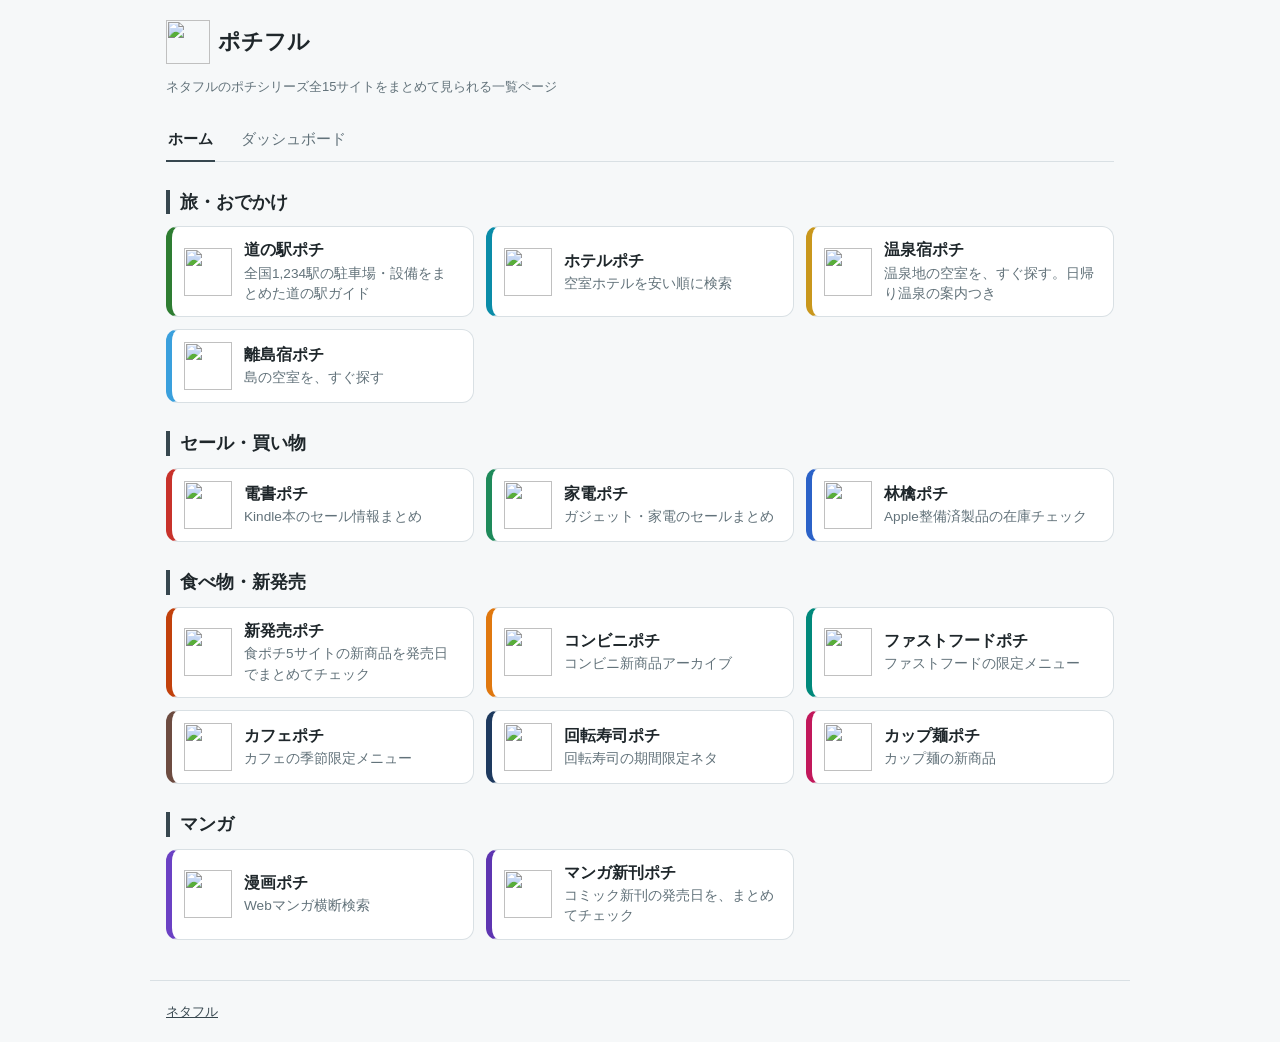
==== docs/index.html @ 733e3ad6 "チップの名前から「ポチ」を外し、食系カードに店名を出す - チップとカードのバッジは短い名前（マンガ新刊・コンビニ…）。ホームの一覧は正式名のまま - feed の brand（チェーン名）を価格の前" ====
<!DOCTYPE html>
<html lang="ja">
<head>
<meta charset="utf-8">
<meta name="viewport" content="width=device-width, initial-scale=1">
<!-- アクセス解析（GA4、2026-11-20 マル作成のプロパティ「ポチフル」） -->
<script async src="https://www.googletagmanager.com/gtag/js?id=G-HF34XXVV03"></script>
<script>
window.dataLayer = window.dataLayer || [];
function gtag(){dataLayer.push(arguments);}
gtag('js', new Date());
gtag('config', 'G-HF34XXVV03');
</script>
<title>ポチフル｜ネタフルのポチシリーズ一覧</title>
<meta name="description" content="ネタフルのポチシリーズ全15サイトをまとめて見られる一覧ページ。旅・おでかけ、セール・買い物、食べ物・新発売、マンガのポチをここから探せます。">
<link rel="canonical" href="https://pochi.netaful.jp/">
<link rel="icon" type="image/png" sizes="96x96" href="/static/assets/favicon.png">
<link rel="icon" href="/static/assets/favicon.ico" sizes="any">
<link rel="apple-touch-icon" href="/static/assets/apple-touch-icon.png">
<meta property="og:type" content="website">
<meta property="og:title" content="ポチフル｜ネタフルのポチシリーズ一覧">
<meta property="og:description" content="ネタフルのポチシリーズ全15サイトをまとめて見られる一覧ページ。旅・おでかけ、セール・買い物、食べ物・新発売、マンガのポチをここから探せます。">
<meta property="og:url" content="https://pochi.netaful.jp/">
<meta property="og:site_name" content="ポチフル">
<meta property="og:locale" content="ja_JP">
<meta property="og:image" content="https://pochi.netaful.jp/static/assets/ogp.jpg">
<meta property="og:image:width" content="1200">
<meta property="og:image:height" content="630">
<meta name="twitter:card" content="summary_large_image">
<link rel="stylesheet" href="/static/style.css">
<script type="application/ld+json">{"@context":"https://schema.org","@type":"WebSite","name":"ポチフル","url":"https://pochi.netaful.jp/"}</script>
<script type="application/ld+json">{"@context":"https://schema.org","@type":"ItemList","name":"ポチシリーズ一覧","numberOfItems":15,"itemListElement":[{"@type":"ListItem","position":1,"url":"https://michinoeki.netaful.jp/","name":"道の駅ポチ"},{"@type":"ListItem","position":2,"url":"https://hotel.netaful.jp/","name":"ホテルポチ"},{"@type":"ListItem","position":3,"url":"https://onsen.netaful.jp/","name":"温泉宿ポチ"},{"@type":"ListItem","position":4,"url":"https://ritou.netaful.jp/","name":"離島宿ポチ"},{"@type":"ListItem","position":5,"url":"https://book.netaful.jp/","name":"電書ポチ"},{"@type":"ListItem","position":6,"url":"https://kaden.netaful.jp/","name":"家電ポチ"},{"@type":"ListItem","position":7,"url":"https://apple.netaful.jp/","name":"林檎ポチ"},{"@type":"ListItem","position":8,"url":"https://shinhatsubai.netaful.jp/","name":"新発売ポチ"},{"@type":"ListItem","position":9,"url":"https://conbini.netaful.jp/","name":"コンビニポチ"},{"@type":"ListItem","position":10,"url":"https://fastfood.netaful.jp/","name":"ファストフードポチ"},{"@type":"ListItem","position":11,"url":"https://cafe.netaful.jp/","name":"カフェポチ"},{"@type":"ListItem","position":12,"url":"https://sushi.netaful.jp/","name":"回転寿司ポチ"},{"@type":"ListItem","position":13,"url":"https://cupmen.netaful.jp/","name":"カップ麺ポチ"},{"@type":"ListItem","position":14,"url":"https://manga.netaful.jp/","name":"漫画ポチ"},{"@type":"ListItem","position":15,"url":"https://shinkan.netaful.jp/","name":"マンガ新刊ポチ"}]}</script>
</head>
<body>
<header class="site-header">
<h1 class="site-title"><a href="/"><img src="/static/assets/logo.png" alt="" width="44" height="44">ポチフル</a></h1>
<p class="tagline">ネタフルのポチシリーズ全15サイトをまとめて見られる一覧ページ</p>
</header>
<main>
<div class="pf-tabs" id="pf-tabs" role="tablist" aria-label="表示の切り替え" hidden>
<button type="button" role="tab" class="pf-tab" id="tab-links" data-view="links" aria-selected="true" aria-controls="view-links">ホーム</button>
<button type="button" role="tab" class="pf-tab" id="tab-dash" data-view="dash" aria-selected="false" aria-controls="view-dash" tabindex="-1">ダッシュボード</button>
</div>
<div id="view-links" role="tabpanel" aria-labelledby="tab-links">
<section><h2>旅・おでかけ</h2><ul class="pf-cards">
<li class="pf-card"><a href="https://michinoeki.netaful.jp/" style="--c:#2E7D32"><img src="/static/icons/michinoeki.png" alt="" width="48" height="48" loading="lazy" decoding="async"><span class="pf-body"><span class="pf-name">道の駅ポチ</span><span class="pf-desc">全国1,234駅の駐車場・設備をまとめた道の駅ガイド</span></span></a></li>
<li class="pf-card"><a href="https://hotel.netaful.jp/" style="--c:#0A8CA8"><img src="/static/icons/hotel.png" alt="" width="48" height="48" loading="lazy" decoding="async"><span class="pf-body"><span class="pf-name">ホテルポチ</span><span class="pf-desc">空室ホテルを安い順に検索</span></span></a></li>
<li class="pf-card"><a href="https://onsen.netaful.jp/" style="--c:#C9971C"><img src="/static/icons/onsen.png" alt="" width="48" height="48" loading="lazy" decoding="async"><span class="pf-body"><span class="pf-name">温泉宿ポチ</span><span class="pf-desc">温泉地の空室を、すぐ探す。日帰り温泉の案内つき</span></span></a></li>
<li class="pf-card"><a href="https://ritou.netaful.jp/" style="--c:#3AA0DD"><img src="/static/icons/ritou.png" alt="" width="48" height="48" loading="lazy" decoding="async"><span class="pf-body"><span class="pf-name">離島宿ポチ</span><span class="pf-desc">島の空室を、すぐ探す</span></span></a></li>
</ul></section>
<section><h2>セール・買い物</h2><ul class="pf-cards">
<li class="pf-card"><a href="https://book.netaful.jp/" style="--c:#C8322B"><img src="/static/icons/kindle.png" alt="" width="48" height="48" loading="lazy" decoding="async"><span class="pf-body"><span class="pf-name">電書ポチ</span><span class="pf-desc">Kindle本のセール情報まとめ</span></span></a></li>
<li class="pf-card"><a href="https://kaden.netaful.jp/" style="--c:#1E8A5A"><img src="/static/icons/kaden.png" alt="" width="48" height="48" loading="lazy" decoding="async"><span class="pf-body"><span class="pf-name">家電ポチ</span><span class="pf-desc">ガジェット・家電のセールまとめ</span></span></a></li>
<li class="pf-card"><a href="https://apple.netaful.jp/" style="--c:#2B62C8"><img src="/static/icons/apple.png" alt="" width="48" height="48" loading="lazy" decoding="async"><span class="pf-body"><span class="pf-name">林檎ポチ</span><span class="pf-desc">Apple整備済製品の在庫チェック</span></span></a></li>
</ul></section>
<section><h2>食べ物・新発売</h2><ul class="pf-cards">
<li class="pf-card"><a href="https://shinhatsubai.netaful.jp/" style="--c:#C2410C"><img src="/static/icons/shinhatsubai.png" alt="" width="48" height="48" loading="lazy" decoding="async"><span class="pf-body"><span class="pf-name">新発売ポチ</span><span class="pf-desc">食ポチ5サイトの新商品を発売日でまとめてチェック</span></span></a></li>
<li class="pf-card"><a href="https://conbini.netaful.jp/" style="--c:#E0780F"><img src="/static/icons/conbini.png" alt="" width="48" height="48" loading="lazy" decoding="async"><span class="pf-body"><span class="pf-name">コンビニポチ</span><span class="pf-desc">コンビニ新商品アーカイブ</span></span></a></li>
<li class="pf-card"><a href="https://fastfood.netaful.jp/" style="--c:#00897B"><img src="/static/icons/fastfood.png" alt="" width="48" height="48" loading="lazy" decoding="async"><span class="pf-body"><span class="pf-name">ファストフードポチ</span><span class="pf-desc">ファストフードの限定メニュー</span></span></a></li>
<li class="pf-card"><a href="https://cafe.netaful.jp/" style="--c:#6D4C41"><img src="/static/icons/cafe.png" alt="" width="48" height="48" loading="lazy" decoding="async"><span class="pf-body"><span class="pf-name">カフェポチ</span><span class="pf-desc">カフェの季節限定メニュー</span></span></a></li>
<li class="pf-card"><a href="https://sushi.netaful.jp/" style="--c:#1E3A5F"><img src="/static/icons/sushi.png" alt="" width="48" height="48" loading="lazy" decoding="async"><span class="pf-body"><span class="pf-name">回転寿司ポチ</span><span class="pf-desc">回転寿司の期間限定ネタ</span></span></a></li>
<li class="pf-card"><a href="https://cupmen.netaful.jp/" style="--c:#C2185B"><img src="/static/icons/cupmen.png" alt="" width="48" height="48" loading="lazy" decoding="async"><span class="pf-body"><span class="pf-name">カップ麺ポチ</span><span class="pf-desc">カップ麺の新商品</span></span></a></li>
</ul></section>
<section><h2>マンガ</h2><ul class="pf-cards">
<li class="pf-card"><a href="https://manga.netaful.jp/" style="--c:#6B41C4"><img src="/static/icons/manga.png" alt="" width="48" height="48" loading="lazy" decoding="async"><span class="pf-body"><span class="pf-name">漫画ポチ</span><span class="pf-desc">Webマンガ横断検索</span></span></a></li>
<li class="pf-card"><a href="https://shinkan.netaful.jp/" style="--c:#5E35B1"><img src="/static/icons/shinkan.png" alt="" width="48" height="48" loading="lazy" decoding="async"><span class="pf-body"><span class="pf-name">マンガ新刊ポチ</span><span class="pf-desc">コミック新刊の発売日を、まとめてチェック</span></span></a></li>
</ul></section>
</div>
<div id="view-dash" role="tabpanel" aria-labelledby="tab-dash" data-feeds="[&quot;https://shinkan.netaful.jp/feed.json&quot;, &quot;https://shinhatsubai.netaful.jp/feed.json&quot;, &quot;https://book.netaful.jp/feed.json&quot;, &quot;https://kaden.netaful.jp/feed.json&quot;, &quot;https://apple.netaful.jp/feed.json&quot;, &quot;https://manga.netaful.jp/feed.json&quot;]" data-wp="https://netaful.jp/wp-json/wp/v2/posts?tags=728&amp;per_page=20&amp;_fields=id,date,link,title,jetpack_featured_media_url" hidden>
<h2 class="dash-h">ポチフルディスカバー</h2>
<div class="pf-chips" role="group" aria-label="表示するポチ">
<button type="button" class="pf-chip" data-source="shinkan" data-name="マンガ新刊" data-color="#5E35B1" data-icon="/static/icons/shinkan.png" aria-pressed="true" style="--c:#5E35B1"><img src="/static/icons/shinkan.png" alt="" width="20" height="20" loading="lazy" decoding="async">マンガ新刊</button>
<button type="button" class="pf-chip" data-source="conbini" data-name="コンビニ" data-color="#E0780F" data-icon="/static/icons/conbini.png" aria-pressed="true" style="--c:#E0780F"><img src="/static/icons/conbini.png" alt="" width="20" height="20" loading="lazy" decoding="async">コンビニ</button>
<button type="button" class="pf-chip" data-source="fastfood" data-name="ファストフード" data-color="#00897B" data-icon="/static/icons/fastfood.png" aria-pressed="true" style="--c:#00897B"><img src="/static/icons/fastfood.png" alt="" width="20" height="20" loading="lazy" decoding="async">ファストフード</button>
<button type="button" class="pf-chip" data-source="cafe" data-name="カフェ" data-color="#6D4C41" data-icon="/static/icons/cafe.png" aria-pressed="true" style="--c:#6D4C41"><img src="/static/icons/cafe.png" alt="" width="20" height="20" loading="lazy" decoding="async">カフェ</button>
<button type="button" class="pf-chip" data-source="sushi" data-name="回転寿司" data-color="#1E3A5F" data-icon="/static/icons/sushi.png" aria-pressed="true" style="--c:#1E3A5F"><img src="/static/icons/sushi.png" alt="" width="20" height="20" loading="lazy" decoding="async">回転寿司</button>
<button type="button" class="pf-chip" data-source="cupmen" data-name="カップ麺" data-color="#C2185B" data-icon="/static/icons/cupmen.png" aria-pressed="true" style="--c:#C2185B"><img src="/static/icons/cupmen.png" alt="" width="20" height="20" loading="lazy" decoding="async">カップ麺</button>
<button type="button" class="pf-chip" data-source="book" data-name="電書" data-color="#C8322B" data-icon="/static/icons/kindle.png" aria-pressed="true" style="--c:#C8322B"><img src="/static/icons/kindle.png" alt="" width="20" height="20" loading="lazy" decoding="async">電書</button>
<button type="button" class="pf-chip" data-source="kaden" data-name="家電" data-color="#1E8A5A" data-icon="/static/icons/kaden.png" aria-pressed="true" style="--c:#1E8A5A"><img src="/static/icons/kaden.png" alt="" width="20" height="20" loading="lazy" decoding="async">家電</button>
<button type="button" class="pf-chip" data-source="apple" data-name="林檎" data-color="#2B62C8" data-icon="/static/icons/apple.png" aria-pressed="true" style="--c:#2B62C8"><img src="/static/icons/apple.png" alt="" width="20" height="20" loading="lazy" decoding="async">林檎</button>
<button type="button" class="pf-chip" data-source="manga" data-name="漫画" data-color="#6B41C4" data-icon="/static/icons/manga.png" aria-pressed="true" style="--c:#6B41C4"><img src="/static/icons/manga.png" alt="" width="20" height="20" loading="lazy" decoding="async">漫画</button>
<button type="button" class="pf-chip" data-source="netaful" data-name="ネタフル" data-color="#6B7A14" data-icon="" aria-pressed="true" style="--c:#6B7A14">ネタフル</button>
</div>
<p class="dash-status" id="dash-status" role="status" hidden></p>
<ul class="dash-list" id="dash-list"></ul>
</div>
</main>
<footer class="site-footer">
<p><a href="https://netaful.jp/">ネタフル</a></p>
</footer>
<script src="/static/dashboard.js" defer></script>
</body>
</html>
---- static/style.css ----
/* ポチフル — ポチシリーズ共通の骨格（新発売ポチの style.css を土台に、一覧ページ用に整理）。
   アクセントは仮の濃い青灰（make_icons.py の COLOR と揃える）。ダークモードは変数の差し替え。 */
:root {
  --bg: #f6f8f9; --card: #ffffff; --text: #1f272b; --muted: #62727a;
  --accent: #37474f; --accent-soft: #e8eef1; --line: #d9e0e4;
}
@media (prefers-color-scheme: dark) {
  :root {
    --bg: #111618; --card: #1b2226; --text: #e8eef1; --muted: #9fb0b8;
    --accent: #9fc0d0; --accent-soft: #26333a; --line: #34434b;
  }
}
* { box-sizing: border-box; }
body {
  margin: 0;
  font-family: "Hiragino Sans", "Hiragino Kaku Gothic ProN", "Noto Sans JP", sans-serif;
  color: var(--text); background: var(--bg); line-height: 1.7;
}
a { color: var(--accent); }

.site-header { max-width: 980px; margin: 0 auto; padding: 20px 16px 8px; }
.site-title { margin: 0; font-size: 22px; font-weight: 700; line-height: 1.3; }
.site-title a { display: inline-flex; align-items: center; gap: 8px; color: var(--text); text-decoration: none; }
.site-title img { width: 44px; height: 44px; }
.site-header .tagline { margin: 4px 0 0; font-size: 13px; color: var(--muted); }

main { max-width: 980px; margin: 0 auto; padding: 0 16px 40px; }

h2 {
  font-size: 1.1rem; line-height: 1.4; margin: 28px 0 12px;
  padding-left: 10px; border-left: 4px solid var(--accent);
}

/* サイトカード: カード全体がリンク。左端にそのサイトの色のアクセント */
.pf-cards { list-style: none; margin: 0; padding: 0; display: grid; gap: 12px; grid-template-columns: 1fr; }
@media (min-width: 700px) { .pf-cards { grid-template-columns: 1fr 1fr; } }
@media (min-width: 960px) { .pf-cards { grid-template-columns: 1fr 1fr 1fr; } }
.pf-card { margin: 0; }
.pf-card a {
  display: flex; align-items: center; gap: 12px; height: 100%;
  padding: 12px 14px 12px 12px; background: var(--card);
  border: 1px solid var(--line); border-left: 6px solid var(--c, var(--accent));
  border-radius: 12px; color: var(--text); text-decoration: none;
}
.pf-card a:hover { background: var(--accent-soft); border-color: var(--c, var(--accent)); }
.pf-card a:focus-visible { outline: 2px solid var(--accent); outline-offset: 2px; }
.pf-card img { width: 48px; height: 48px; flex-shrink: 0; }
.pf-card .pf-body { min-width: 0; }
.pf-card .pf-name { display: block; font-weight: 700; font-size: 1rem; line-height: 1.4; }
.pf-card .pf-desc { display: block; margin-top: 2px; font-size: 0.85rem; line-height: 1.5; color: var(--muted); overflow-wrap: anywhere; }

.site-footer {
  border-top: 1px solid var(--line); padding: 16px; font-size: 0.8rem; color: var(--muted);
  max-width: 980px; margin: 0 auto;
}
.site-footer p { margin: 4px 0; }
.site-footer a { color: var(--accent); }

/* ---- ダッシュボード（リンク集／ダッシュボードの切り替え） ---- */
[hidden] { display: none !important; }
.pf-tabs {
  display: flex; gap: 24px; margin: 12px 0 0; border-bottom: 1px solid var(--line);
}
.pf-tab {
  min-height: 44px; padding: 0 2px; margin-bottom: -1px; font: inherit; font-size: 0.95rem; font-weight: 400;
  color: var(--muted); background: transparent; border: 0; border-bottom: 2px solid transparent; cursor: pointer;
}
.pf-tab:hover { color: var(--text); }
.pf-tab[aria-selected="true"] { color: var(--text); font-weight: 700; border-bottom-color: var(--accent); }
.pf-tab:focus-visible, .pf-chip:focus-visible { outline: 2px solid var(--accent); outline-offset: 2px; }

.pf-chips { display: flex; flex-wrap: wrap; gap: 8px; margin: 0 0 16px; }
.pf-chip {
  display: inline-flex; align-items: center; gap: 6px; min-height: 36px; padding: 4px 12px 4px 6px;
  font: inherit; font-size: 0.85rem; line-height: 1.3; color: var(--muted); background: transparent;
  border: 1px solid var(--line); border-radius: 999px; cursor: pointer;
}
.pf-chip img { width: 20px; height: 20px; border-radius: 4px; opacity: 0.45; }
.pf-chip[aria-pressed="true"] { color: var(--text); background: var(--card); border-color: var(--c, var(--accent)); font-weight: 700; }
.pf-chip[aria-pressed="true"] img { opacity: 1; }

.dash-status { margin: 12px 0; color: var(--muted); }
.dash-list { list-style: none; margin: 0; padding: 0; display: grid; gap: 12px; grid-template-columns: 1fr; }
@media (min-width: 700px) { .dash-list { grid-template-columns: 1fr 1fr; } }
@media (min-width: 960px) { .dash-list { grid-template-columns: 1fr 1fr 1fr; } }
.dc {
  display: flex; gap: 12px; min-width: 0; padding: 10px 12px; background: var(--card);
  border: 1px solid var(--line); border-radius: 12px;
}
.dc-imglink { flex-shrink: 0; display: block; }
.dc-thumb {
  display: flex; align-items: center; justify-content: center; width: 72px; height: 96px; overflow: hidden;
  background: #fff; border: 1px solid var(--line); border-radius: 6px;
}
.dc-thumb img { max-width: 100%; max-height: 100%; object-fit: contain; }
.dc-thumb.is-icon img { width: 48px; height: 48px; image-rendering: pixelated; }
.dc-thumb.is-band { background: var(--c, var(--accent)); border-color: transparent; }
.dc-thumb.is-band img { width: 40px; height: 40px; }
.dc-body { min-width: 0; flex: 1; }
.dc-meta { display: flex; flex-wrap: wrap; align-items: center; gap: 6px 8px; margin: 0; font-size: 0.78rem; color: var(--muted); }
.dc-badge { padding: 0 8px; color: #fff; background: var(--c, var(--accent)); border-radius: 999px; font-weight: 700; line-height: 1.6; }
/* 家電・林檎は Amazon の商品名がそのまま入って長いので、題名は2行までで省略記号（オーナー意向 2026-11-21） */
.dc-title { margin: 4px 0 0; font-size: 0.98rem; line-height: 1.5; overflow-wrap: anywhere;
  display: -webkit-box; -webkit-box-orient: vertical; -webkit-line-clamp: 2; line-clamp: 2; overflow: hidden; }
.dc-title a { color: var(--text); }
.dc-note { margin: 2px 0 0; font-size: 0.85rem; line-height: 1.5; color: var(--muted); overflow-wrap: anywhere; }
.dash-h { margin-top: 20px; }
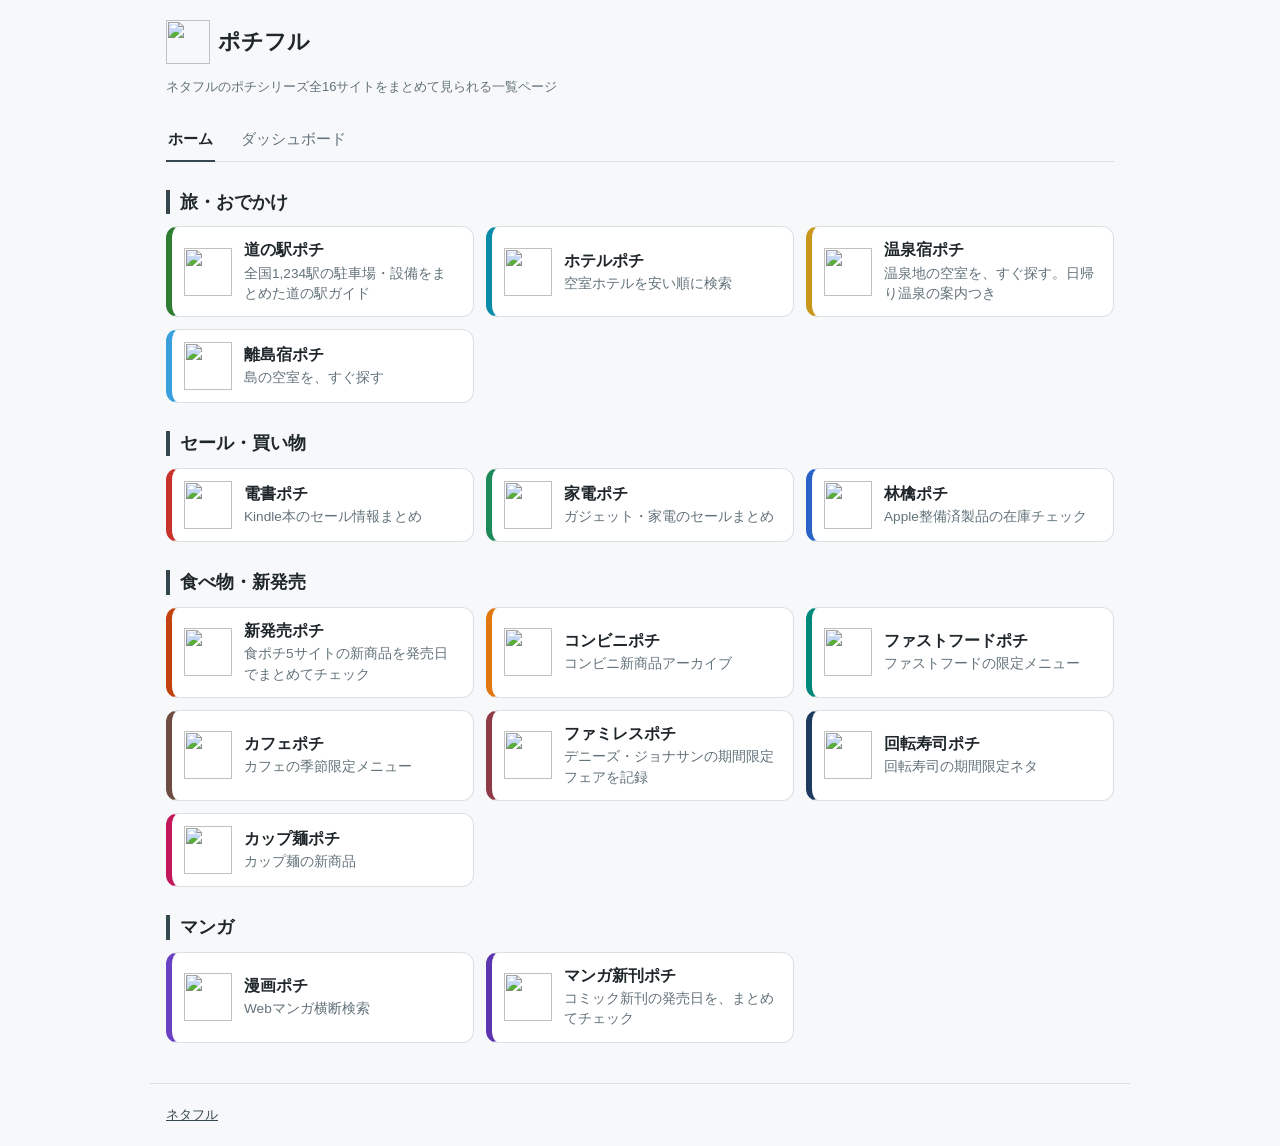
==== commit ffa20997: "ファミレスポチを一覧に追加（食べ物・新発売、カフェポチの直後） - data/sites.json に famires（色 #8E3B46）を追加 - ポチフルのタイトル下・説明の「全15サイト」を1" ====
--- a/docs/index.html
+++ b/docs/index.html
@@ -12,14 +12,14 @@
 gtag('config', 'G-HF34XXVV03');
 </script>
 <title>ポチフル｜ネタフルのポチシリーズ一覧</title>
-<meta name="description" content="ネタフルのポチシリーズ全15サイトをまとめて見られる一覧ページ。旅・おでかけ、セール・買い物、食べ物・新発売、マンガのポチをここから探せます。">
+<meta name="description" content="ネタフルのポチシリーズ全16サイトをまとめて見られる一覧ページ。旅・おでかけ、セール・買い物、食べ物・新発売、マンガのポチをここから探せます。">
 <link rel="canonical" href="https://pochi.netaful.jp/">
 <link rel="icon" type="image/png" sizes="96x96" href="/static/assets/favicon.png">
 <link rel="icon" href="/static/assets/favicon.ico" sizes="any">
 <link rel="apple-touch-icon" href="/static/assets/apple-touch-icon.png">
 <meta property="og:type" content="website">
 <meta property="og:title" content="ポチフル｜ネタフルのポチシリーズ一覧">
-<meta property="og:description" content="ネタフルのポチシリーズ全15サイトをまとめて見られる一覧ページ。旅・おでかけ、セール・買い物、食べ物・新発売、マンガのポチをここから探せます。">
+<meta property="og:description" content="ネタフルのポチシリーズ全16サイトをまとめて見られる一覧ページ。旅・おでかけ、セール・買い物、食べ物・新発売、マンガのポチをここから探せます。">
 <meta property="og:url" content="https://pochi.netaful.jp/">
 <meta property="og:site_name" content="ポチフル">
 <meta property="og:locale" content="ja_JP">
@@ -29,12 +29,12 @@
 <meta name="twitter:card" content="summary_large_image">
 <link rel="stylesheet" href="/static/style.css">
 <script type="application/ld+json">{"@context":"https://schema.org","@type":"WebSite","name":"ポチフル","url":"https://pochi.netaful.jp/"}</script>
-<script type="application/ld+json">{"@context":"https://schema.org","@type":"ItemList","name":"ポチシリーズ一覧","numberOfItems":15,"itemListElement":[{"@type":"ListItem","position":1,"url":"https://michinoeki.netaful.jp/","name":"道の駅ポチ"},{"@type":"ListItem","position":2,"url":"https://hotel.netaful.jp/","name":"ホテルポチ"},{"@type":"ListItem","position":3,"url":"https://onsen.netaful.jp/","name":"温泉宿ポチ"},{"@type":"ListItem","position":4,"url":"https://ritou.netaful.jp/","name":"離島宿ポチ"},{"@type":"ListItem","position":5,"url":"https://book.netaful.jp/","name":"電書ポチ"},{"@type":"ListItem","position":6,"url":"https://kaden.netaful.jp/","name":"家電ポチ"},{"@type":"ListItem","position":7,"url":"https://apple.netaful.jp/","name":"林檎ポチ"},{"@type":"ListItem","position":8,"url":"https://shinhatsubai.netaful.jp/","name":"新発売ポチ"},{"@type":"ListItem","position":9,"url":"https://conbini.netaful.jp/","name":"コンビニポチ"},{"@type":"ListItem","position":10,"url":"https://fastfood.netaful.jp/","name":"ファストフードポチ"},{"@type":"ListItem","position":11,"url":"https://cafe.netaful.jp/","name":"カフェポチ"},{"@type":"ListItem","position":12,"url":"https://sushi.netaful.jp/","name":"回転寿司ポチ"},{"@type":"ListItem","position":13,"url":"https://cupmen.netaful.jp/","name":"カップ麺ポチ"},{"@type":"ListItem","position":14,"url":"https://manga.netaful.jp/","name":"漫画ポチ"},{"@type":"ListItem","position":15,"url":"https://shinkan.netaful.jp/","name":"マンガ新刊ポチ"}]}</script>
+<script type="application/ld+json">{"@context":"https://schema.org","@type":"ItemList","name":"ポチシリーズ一覧","numberOfItems":16,"itemListElement":[{"@type":"ListItem","position":1,"url":"https://michinoeki.netaful.jp/","name":"道の駅ポチ"},{"@type":"ListItem","position":2,"url":"https://hotel.netaful.jp/","name":"ホテルポチ"},{"@type":"ListItem","position":3,"url":"https://onsen.netaful.jp/","name":"温泉宿ポチ"},{"@type":"ListItem","position":4,"url":"https://ritou.netaful.jp/","name":"離島宿ポチ"},{"@type":"ListItem","position":5,"url":"https://book.netaful.jp/","name":"電書ポチ"},{"@type":"ListItem","position":6,"url":"https://kaden.netaful.jp/","name":"家電ポチ"},{"@type":"ListItem","position":7,"url":"https://apple.netaful.jp/","name":"林檎ポチ"},{"@type":"ListItem","position":8,"url":"https://shinhatsubai.netaful.jp/","name":"新発売ポチ"},{"@type":"ListItem","position":9,"url":"https://conbini.netaful.jp/","name":"コンビニポチ"},{"@type":"ListItem","position":10,"url":"https://fastfood.netaful.jp/","name":"ファストフードポチ"},{"@type":"ListItem","position":11,"url":"https://cafe.netaful.jp/","name":"カフェポチ"},{"@type":"ListItem","position":12,"url":"https://famires.netaful.jp/","name":"ファミレスポチ"},{"@type":"ListItem","position":13,"url":"https://sushi.netaful.jp/","name":"回転寿司ポチ"},{"@type":"ListItem","position":14,"url":"https://cupmen.netaful.jp/","name":"カップ麺ポチ"},{"@type":"ListItem","position":15,"url":"https://manga.netaful.jp/","name":"漫画ポチ"},{"@type":"ListItem","position":16,"url":"https://shinkan.netaful.jp/","name":"マンガ新刊ポチ"}]}</script>
 </head>
 <body>
 <header class="site-header">
 <h1 class="site-title"><a href="/"><img src="/static/assets/logo.png" alt="" width="44" height="44">ポチフル</a></h1>
-<p class="tagline">ネタフルのポチシリーズ全15サイトをまとめて見られる一覧ページ</p>
+<p class="tagline">ネタフルのポチシリーズ全16サイトをまとめて見られる一覧ページ</p>
 </header>
 <main>
 <div class="pf-tabs" id="pf-tabs" role="tablist" aria-label="表示の切り替え" hidden>
@@ -58,6 +58,7 @@
 <li class="pf-card"><a href="https://conbini.netaful.jp/" style="--c:#E0780F"><img src="/static/icons/conbini.png" alt="" width="48" height="48" loading="lazy" decoding="async"><span class="pf-body"><span class="pf-name">コンビニポチ</span><span class="pf-desc">コンビニ新商品アーカイブ</span></span></a></li>
 <li class="pf-card"><a href="https://fastfood.netaful.jp/" style="--c:#00897B"><img src="/static/icons/fastfood.png" alt="" width="48" height="48" loading="lazy" decoding="async"><span class="pf-body"><span class="pf-name">ファストフードポチ</span><span class="pf-desc">ファストフードの限定メニュー</span></span></a></li>
 <li class="pf-card"><a href="https://cafe.netaful.jp/" style="--c:#6D4C41"><img src="/static/icons/cafe.png" alt="" width="48" height="48" loading="lazy" decoding="async"><span class="pf-body"><span class="pf-name">カフェポチ</span><span class="pf-desc">カフェの季節限定メニュー</span></span></a></li>
+<li class="pf-card"><a href="https://famires.netaful.jp/" style="--c:#8E3B46"><img src="/static/icons/famires.png" alt="" width="48" height="48" loading="lazy" decoding="async"><span class="pf-body"><span class="pf-name">ファミレスポチ</span><span class="pf-desc">デニーズ・ジョナサンの期間限定フェアを記録</span></span></a></li>
 <li class="pf-card"><a href="https://sushi.netaful.jp/" style="--c:#1E3A5F"><img src="/static/icons/sushi.png" alt="" width="48" height="48" loading="lazy" decoding="async"><span class="pf-body"><span class="pf-name">回転寿司ポチ</span><span class="pf-desc">回転寿司の期間限定ネタ</span></span></a></li>
 <li class="pf-card"><a href="https://cupmen.netaful.jp/" style="--c:#C2185B"><img src="/static/icons/cupmen.png" alt="" width="48" height="48" loading="lazy" decoding="async"><span class="pf-body"><span class="pf-name">カップ麺ポチ</span><span class="pf-desc">カップ麺の新商品</span></span></a></li>
 </ul></section>
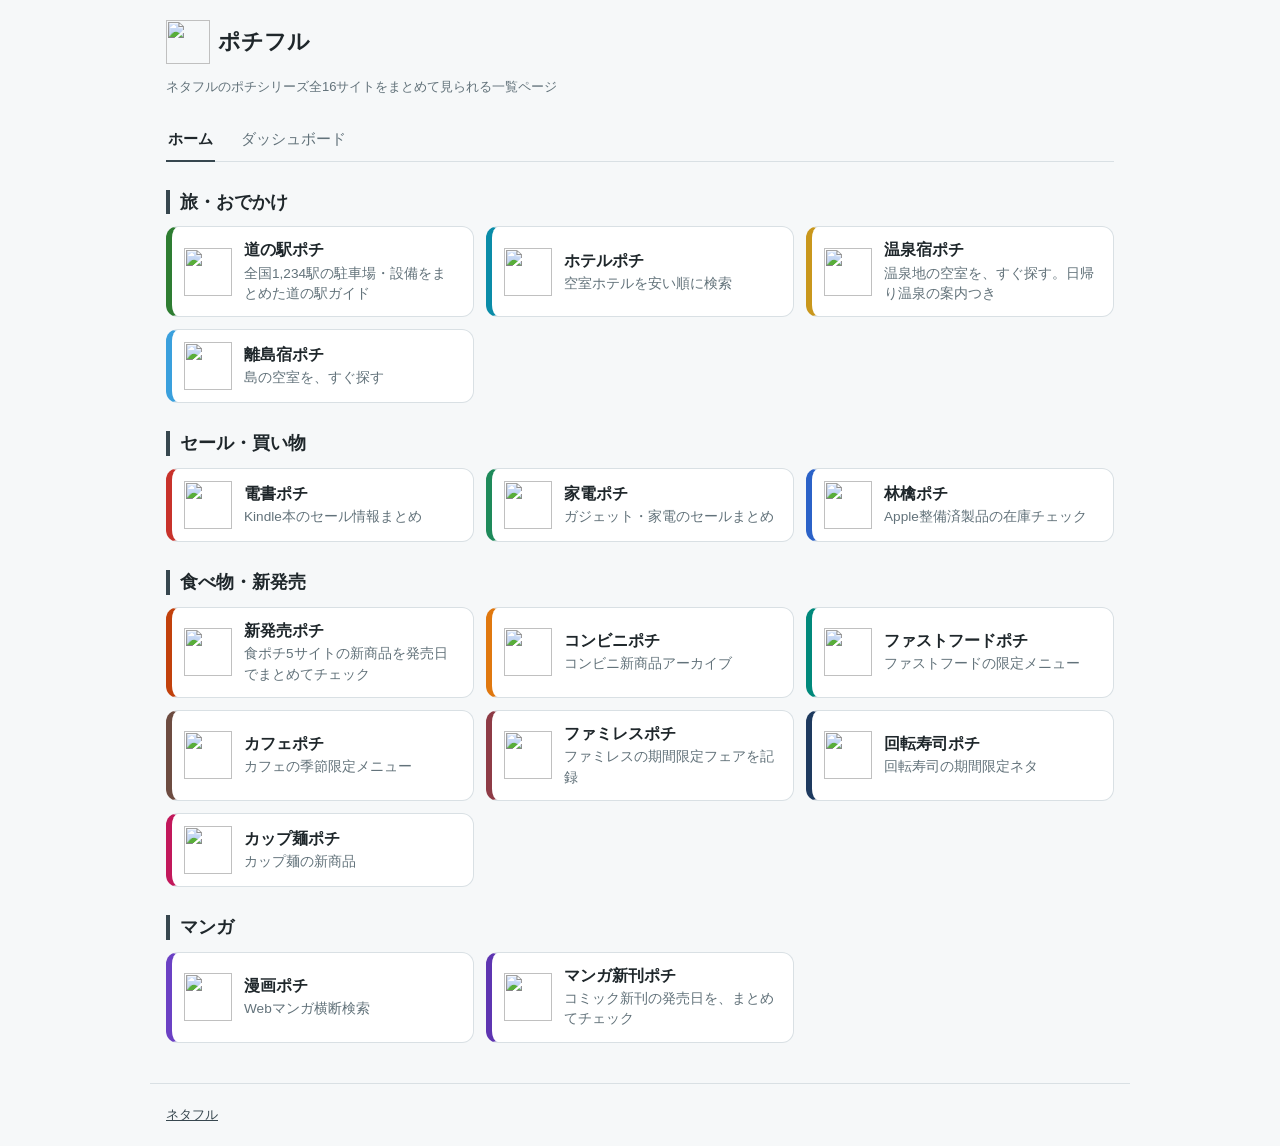
==== commit 09d07f80: "ファミレスポチの説明をチェーン名なしの文言にする ココスの追加（famires-pochi#5）で対象チェーンが増え、今後もビッグボーイ等が続くため、「デニーズ・ジョナサンの」を「ファミレスの」に替え" ====
--- a/docs/index.html
+++ b/docs/index.html
@@ -58,7 +58,7 @@
 <li class="pf-card"><a href="https://conbini.netaful.jp/" style="--c:#E0780F"><img src="/static/icons/conbini.png" alt="" width="48" height="48" loading="lazy" decoding="async"><span class="pf-body"><span class="pf-name">コンビニポチ</span><span class="pf-desc">コンビニ新商品アーカイブ</span></span></a></li>
 <li class="pf-card"><a href="https://fastfood.netaful.jp/" style="--c:#00897B"><img src="/static/icons/fastfood.png" alt="" width="48" height="48" loading="lazy" decoding="async"><span class="pf-body"><span class="pf-name">ファストフードポチ</span><span class="pf-desc">ファストフードの限定メニュー</span></span></a></li>
 <li class="pf-card"><a href="https://cafe.netaful.jp/" style="--c:#6D4C41"><img src="/static/icons/cafe.png" alt="" width="48" height="48" loading="lazy" decoding="async"><span class="pf-body"><span class="pf-name">カフェポチ</span><span class="pf-desc">カフェの季節限定メニュー</span></span></a></li>
-<li class="pf-card"><a href="https://famires.netaful.jp/" style="--c:#8E3B46"><img src="/static/icons/famires.png" alt="" width="48" height="48" loading="lazy" decoding="async"><span class="pf-body"><span class="pf-name">ファミレスポチ</span><span class="pf-desc">デニーズ・ジョナサンの期間限定フェアを記録</span></span></a></li>
+<li class="pf-card"><a href="https://famires.netaful.jp/" style="--c:#8E3B46"><img src="/static/icons/famires.png" alt="" width="48" height="48" loading="lazy" decoding="async"><span class="pf-body"><span class="pf-name">ファミレスポチ</span><span class="pf-desc">ファミレスの期間限定フェアを記録</span></span></a></li>
 <li class="pf-card"><a href="https://sushi.netaful.jp/" style="--c:#1E3A5F"><img src="/static/icons/sushi.png" alt="" width="48" height="48" loading="lazy" decoding="async"><span class="pf-body"><span class="pf-name">回転寿司ポチ</span><span class="pf-desc">回転寿司の期間限定ネタ</span></span></a></li>
 <li class="pf-card"><a href="https://cupmen.netaful.jp/" style="--c:#C2185B"><img src="/static/icons/cupmen.png" alt="" width="48" height="48" loading="lazy" decoding="async"><span class="pf-body"><span class="pf-name">カップ麺ポチ</span><span class="pf-desc">カップ麺の新商品</span></span></a></li>
 </ul></section>
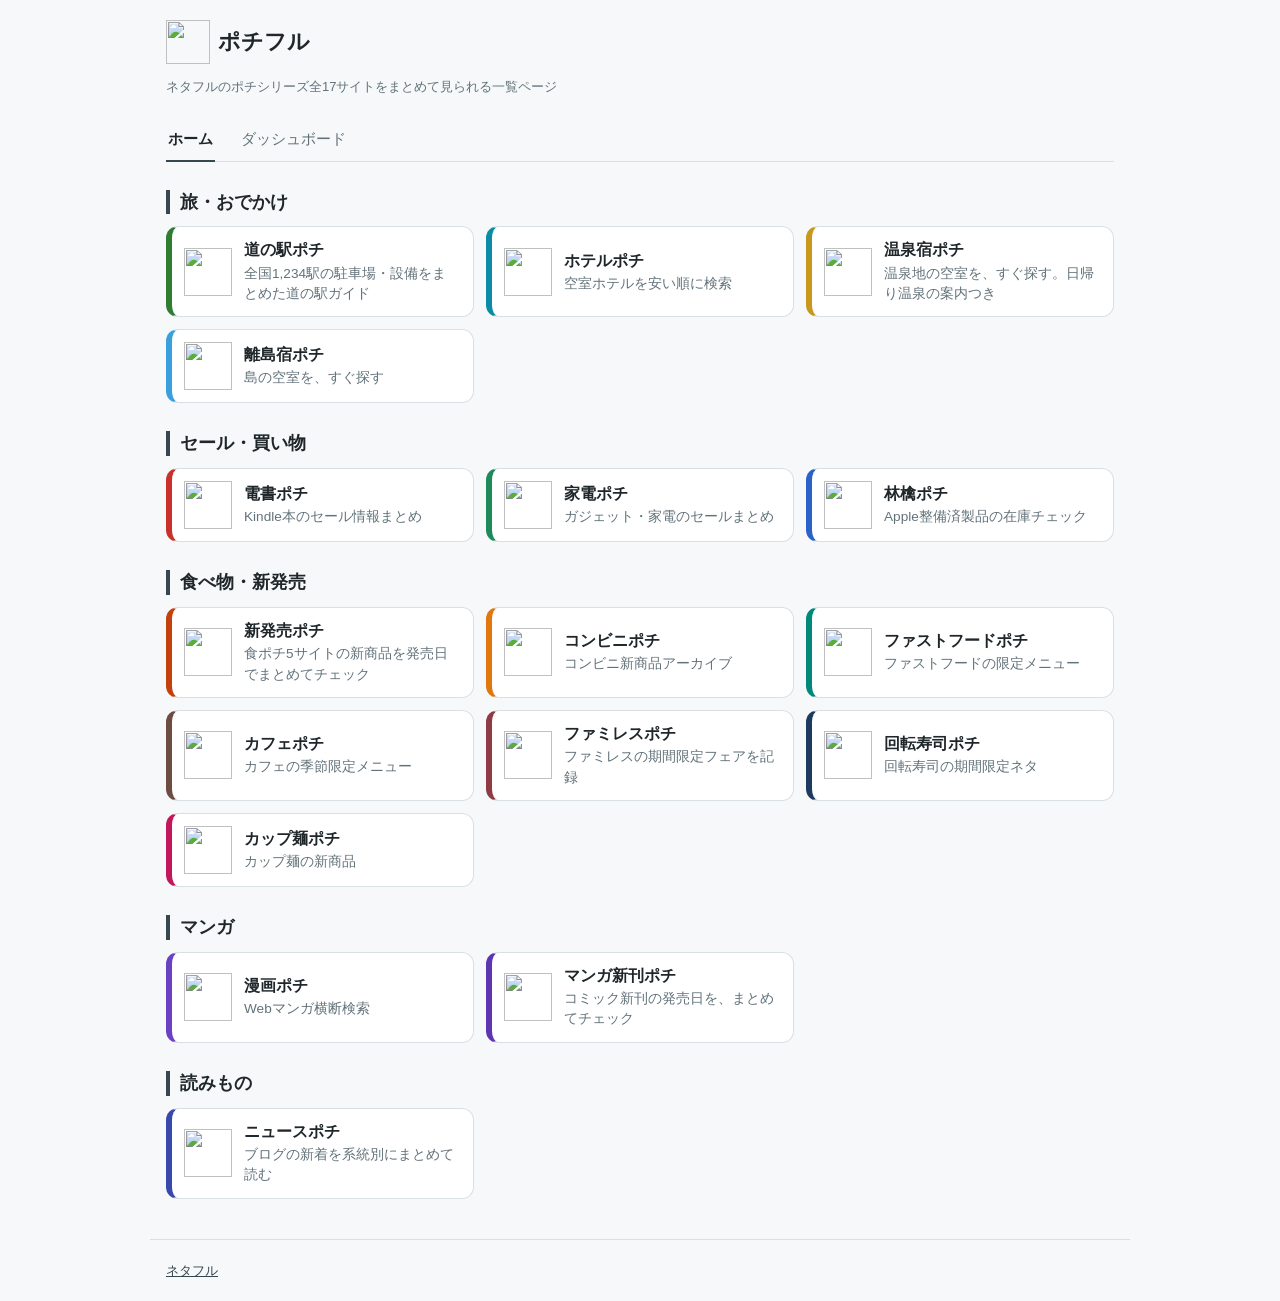
==== commit fa5b528f: "ニュースポチを一覧に追加（新グループ「読みもの」） 文案はオーナー決定（2026-11-24、マル経由）。1行説明「ブログの新着を系統別にまとめて読む」。 ダッシュボードのチップは対象外（ニュースポチ" ====
--- a/docs/index.html
+++ b/docs/index.html
@@ -12,14 +12,14 @@
 gtag('config', 'G-HF34XXVV03');
 </script>
 <title>ポチフル｜ネタフルのポチシリーズ一覧</title>
-<meta name="description" content="ネタフルのポチシリーズ全16サイトをまとめて見られる一覧ページ。旅・おでかけ、セール・買い物、食べ物・新発売、マンガのポチをここから探せます。">
+<meta name="description" content="ネタフルのポチシリーズ全17サイトをまとめて見られる一覧ページ。旅・おでかけ、セール・買い物、食べ物・新発売、マンガ、読みもののポチをここから探せます。">
 <link rel="canonical" href="https://pochi.netaful.jp/">
 <link rel="icon" type="image/png" sizes="96x96" href="/static/assets/favicon.png">
 <link rel="icon" href="/static/assets/favicon.ico" sizes="any">
 <link rel="apple-touch-icon" href="/static/assets/apple-touch-icon.png">
 <meta property="og:type" content="website">
 <meta property="og:title" content="ポチフル｜ネタフルのポチシリーズ一覧">
-<meta property="og:description" content="ネタフルのポチシリーズ全16サイトをまとめて見られる一覧ページ。旅・おでかけ、セール・買い物、食べ物・新発売、マンガのポチをここから探せます。">
+<meta property="og:description" content="ネタフルのポチシリーズ全17サイトをまとめて見られる一覧ページ。旅・おでかけ、セール・買い物、食べ物・新発売、マンガ、読みもののポチをここから探せます。">
 <meta property="og:url" content="https://pochi.netaful.jp/">
 <meta property="og:site_name" content="ポチフル">
 <meta property="og:locale" content="ja_JP">
@@ -29,12 +29,12 @@
 <meta name="twitter:card" content="summary_large_image">
 <link rel="stylesheet" href="/static/style.css">
 <script type="application/ld+json">{"@context":"https://schema.org","@type":"WebSite","name":"ポチフル","url":"https://pochi.netaful.jp/"}</script>
-<script type="application/ld+json">{"@context":"https://schema.org","@type":"ItemList","name":"ポチシリーズ一覧","numberOfItems":16,"itemListElement":[{"@type":"ListItem","position":1,"url":"https://michinoeki.netaful.jp/","name":"道の駅ポチ"},{"@type":"ListItem","position":2,"url":"https://hotel.netaful.jp/","name":"ホテルポチ"},{"@type":"ListItem","position":3,"url":"https://onsen.netaful.jp/","name":"温泉宿ポチ"},{"@type":"ListItem","position":4,"url":"https://ritou.netaful.jp/","name":"離島宿ポチ"},{"@type":"ListItem","position":5,"url":"https://book.netaful.jp/","name":"電書ポチ"},{"@type":"ListItem","position":6,"url":"https://kaden.netaful.jp/","name":"家電ポチ"},{"@type":"ListItem","position":7,"url":"https://apple.netaful.jp/","name":"林檎ポチ"},{"@type":"ListItem","position":8,"url":"https://shinhatsubai.netaful.jp/","name":"新発売ポチ"},{"@type":"ListItem","position":9,"url":"https://conbini.netaful.jp/","name":"コンビニポチ"},{"@type":"ListItem","position":10,"url":"https://fastfood.netaful.jp/","name":"ファストフードポチ"},{"@type":"ListItem","position":11,"url":"https://cafe.netaful.jp/","name":"カフェポチ"},{"@type":"ListItem","position":12,"url":"https://famires.netaful.jp/","name":"ファミレスポチ"},{"@type":"ListItem","position":13,"url":"https://sushi.netaful.jp/","name":"回転寿司ポチ"},{"@type":"ListItem","position":14,"url":"https://cupmen.netaful.jp/","name":"カップ麺ポチ"},{"@type":"ListItem","position":15,"url":"https://manga.netaful.jp/","name":"漫画ポチ"},{"@type":"ListItem","position":16,"url":"https://shinkan.netaful.jp/","name":"マンガ新刊ポチ"}]}</script>
+<script type="application/ld+json">{"@context":"https://schema.org","@type":"ItemList","name":"ポチシリーズ一覧","numberOfItems":17,"itemListElement":[{"@type":"ListItem","position":1,"url":"https://michinoeki.netaful.jp/","name":"道の駅ポチ"},{"@type":"ListItem","position":2,"url":"https://hotel.netaful.jp/","name":"ホテルポチ"},{"@type":"ListItem","position":3,"url":"https://onsen.netaful.jp/","name":"温泉宿ポチ"},{"@type":"ListItem","position":4,"url":"https://ritou.netaful.jp/","name":"離島宿ポチ"},{"@type":"ListItem","position":5,"url":"https://book.netaful.jp/","name":"電書ポチ"},{"@type":"ListItem","position":6,"url":"https://kaden.netaful.jp/","name":"家電ポチ"},{"@type":"ListItem","position":7,"url":"https://apple.netaful.jp/","name":"林檎ポチ"},{"@type":"ListItem","position":8,"url":"https://shinhatsubai.netaful.jp/","name":"新発売ポチ"},{"@type":"ListItem","position":9,"url":"https://conbini.netaful.jp/","name":"コンビニポチ"},{"@type":"ListItem","position":10,"url":"https://fastfood.netaful.jp/","name":"ファストフードポチ"},{"@type":"ListItem","position":11,"url":"https://cafe.netaful.jp/","name":"カフェポチ"},{"@type":"ListItem","position":12,"url":"https://famires.netaful.jp/","name":"ファミレスポチ"},{"@type":"ListItem","position":13,"url":"https://sushi.netaful.jp/","name":"回転寿司ポチ"},{"@type":"ListItem","position":14,"url":"https://cupmen.netaful.jp/","name":"カップ麺ポチ"},{"@type":"ListItem","position":15,"url":"https://manga.netaful.jp/","name":"漫画ポチ"},{"@type":"ListItem","position":16,"url":"https://shinkan.netaful.jp/","name":"マンガ新刊ポチ"},{"@type":"ListItem","position":17,"url":"https://news.netaful.jp/","name":"ニュースポチ"}]}</script>
 </head>
 <body>
 <header class="site-header">
 <h1 class="site-title"><a href="/"><img src="/static/assets/logo.png" alt="" width="44" height="44">ポチフル</a></h1>
-<p class="tagline">ネタフルのポチシリーズ全16サイトをまとめて見られる一覧ページ</p>
+<p class="tagline">ネタフルのポチシリーズ全17サイトをまとめて見られる一覧ページ</p>
 </header>
 <main>
 <div class="pf-tabs" id="pf-tabs" role="tablist" aria-label="表示の切り替え" hidden>
@@ -66,6 +66,9 @@
 <li class="pf-card"><a href="https://manga.netaful.jp/" style="--c:#6B41C4"><img src="/static/icons/manga.png" alt="" width="48" height="48" loading="lazy" decoding="async"><span class="pf-body"><span class="pf-name">漫画ポチ</span><span class="pf-desc">Webマンガ横断検索</span></span></a></li>
 <li class="pf-card"><a href="https://shinkan.netaful.jp/" style="--c:#5E35B1"><img src="/static/icons/shinkan.png" alt="" width="48" height="48" loading="lazy" decoding="async"><span class="pf-body"><span class="pf-name">マンガ新刊ポチ</span><span class="pf-desc">コミック新刊の発売日を、まとめてチェック</span></span></a></li>
 </ul></section>
+<section><h2>読みもの</h2><ul class="pf-cards">
+<li class="pf-card"><a href="https://news.netaful.jp/" style="--c:#3949AB"><img src="/static/icons/news.png" alt="" width="48" height="48" loading="lazy" decoding="async"><span class="pf-body"><span class="pf-name">ニュースポチ</span><span class="pf-desc">ブログの新着を系統別にまとめて読む</span></span></a></li>
+</ul></section>
 </div>
 <div id="view-dash" role="tabpanel" aria-labelledby="tab-dash" data-feeds="[&quot;https://shinkan.netaful.jp/feed.json&quot;, &quot;https://shinhatsubai.netaful.jp/feed.json&quot;, &quot;https://book.netaful.jp/feed.json&quot;, &quot;https://kaden.netaful.jp/feed.json&quot;, &quot;https://apple.netaful.jp/feed.json&quot;, &quot;https://manga.netaful.jp/feed.json&quot;]" data-wp="https://netaful.jp/wp-json/wp/v2/posts?tags=728&amp;per_page=20&amp;_fields=id,date,link,title,jetpack_featured_media_url" hidden>
 <h2 class="dash-h">ポチフルディスカバー</h2>
@@ -76,6 +79,7 @@
 <button type="button" class="pf-chip" data-source="cafe" data-name="カフェ" data-color="#6D4C41" data-icon="/static/icons/cafe.png" aria-pressed="true" style="--c:#6D4C41"><img src="/static/icons/cafe.png" alt="" width="20" height="20" loading="lazy" decoding="async">カフェ</button>
 <button type="button" class="pf-chip" data-source="sushi" data-name="回転寿司" data-color="#1E3A5F" data-icon="/static/icons/sushi.png" aria-pressed="true" style="--c:#1E3A5F"><img src="/static/icons/sushi.png" alt="" width="20" height="20" loading="lazy" decoding="async">回転寿司</button>
 <button type="button" class="pf-chip" data-source="cupmen" data-name="カップ麺" data-color="#C2185B" data-icon="/static/icons/cupmen.png" aria-pressed="true" style="--c:#C2185B"><img src="/static/icons/cupmen.png" alt="" width="20" height="20" loading="lazy" decoding="async">カップ麺</button>
+<button type="button" class="pf-chip" data-source="famires" data-name="ファミレス" data-color="#8E3B46" data-icon="/static/icons/famires.png" aria-pressed="true" style="--c:#8E3B46"><img src="/static/icons/famires.png" alt="" width="20" height="20" loading="lazy" decoding="async">ファミレス</button>
 <button type="button" class="pf-chip" data-source="book" data-name="電書" data-color="#C8322B" data-icon="/static/icons/kindle.png" aria-pressed="true" style="--c:#C8322B"><img src="/static/icons/kindle.png" alt="" width="20" height="20" loading="lazy" decoding="async">電書</button>
 <button type="button" class="pf-chip" data-source="kaden" data-name="家電" data-color="#1E8A5A" data-icon="/static/icons/kaden.png" aria-pressed="true" style="--c:#1E8A5A"><img src="/static/icons/kaden.png" alt="" width="20" height="20" loading="lazy" decoding="async">家電</button>
 <button type="button" class="pf-chip" data-source="apple" data-name="林檎" data-color="#2B62C8" data-icon="/static/icons/apple.png" aria-pressed="true" style="--c:#2B62C8"><img src="/static/icons/apple.png" alt="" width="20" height="20" loading="lazy" decoding="async">林檎</button>
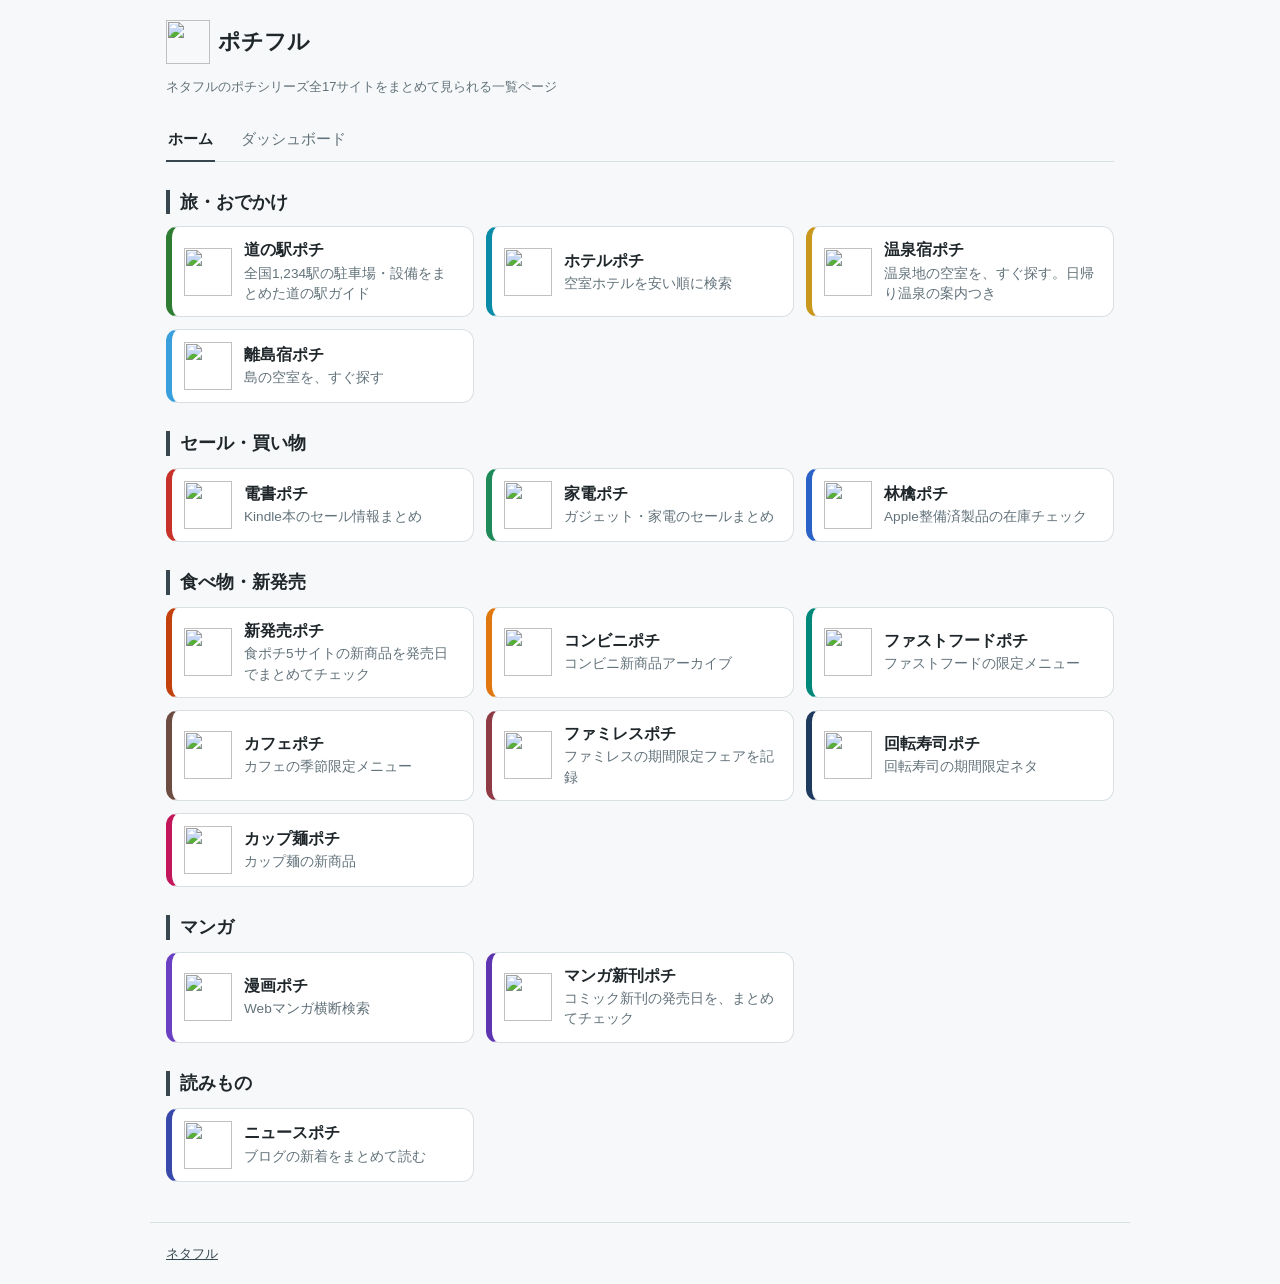
==== commit 7f063cd2: "ニュースポチの説明文を「ブログの新着をまとめて読む」に Co-Authored-By: Claude Opus 5.5 <noreply@anthropic.com>" ====
--- a/docs/index.html
+++ b/docs/index.html
@@ -67,7 +67,7 @@
 <li class="pf-card"><a href="https://shinkan.netaful.jp/" style="--c:#5E35B1"><img src="/static/icons/shinkan.png" alt="" width="48" height="48" loading="lazy" decoding="async"><span class="pf-body"><span class="pf-name">マンガ新刊ポチ</span><span class="pf-desc">コミック新刊の発売日を、まとめてチェック</span></span></a></li>
 </ul></section>
 <section><h2>読みもの</h2><ul class="pf-cards">
-<li class="pf-card"><a href="https://news.netaful.jp/" style="--c:#3949AB"><img src="/static/icons/news.png" alt="" width="48" height="48" loading="lazy" decoding="async"><span class="pf-body"><span class="pf-name">ニュースポチ</span><span class="pf-desc">ブログの新着を系統別にまとめて読む</span></span></a></li>
+<li class="pf-card"><a href="https://news.netaful.jp/" style="--c:#3949AB"><img src="/static/icons/news.png" alt="" width="48" height="48" loading="lazy" decoding="async"><span class="pf-body"><span class="pf-name">ニュースポチ</span><span class="pf-desc">ブログの新着をまとめて読む</span></span></a></li>
 </ul></section>
 </div>
 <div id="view-dash" role="tabpanel" aria-labelledby="tab-dash" data-feeds="[&quot;https://shinkan.netaful.jp/feed.json&quot;, &quot;https://shinhatsubai.netaful.jp/feed.json&quot;, &quot;https://book.netaful.jp/feed.json&quot;, &quot;https://kaden.netaful.jp/feed.json&quot;, &quot;https://apple.netaful.jp/feed.json&quot;, &quot;https://manga.netaful.jp/feed.json&quot;]" data-wp="https://netaful.jp/wp-json/wp/v2/posts?tags=728&amp;per_page=20&amp;_fields=id,date,link,title,jetpack_featured_media_url" hidden>
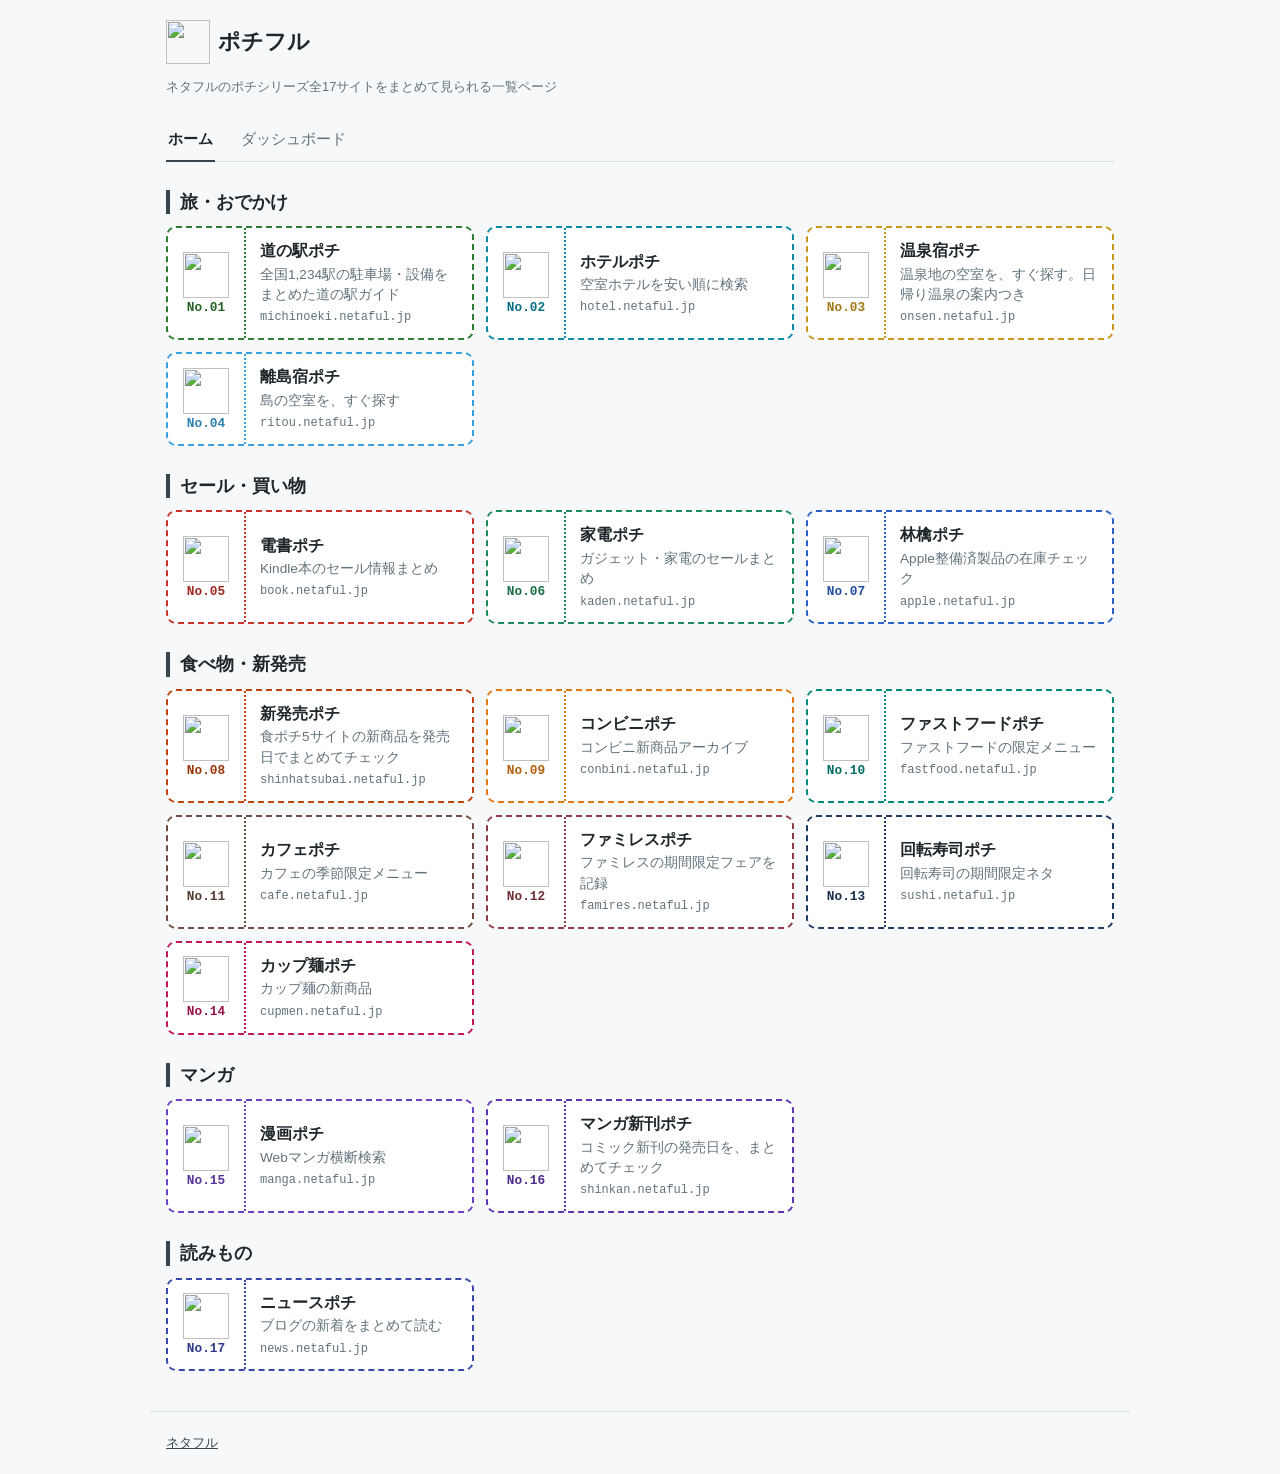
==== commit 1576fa38: "リンク集のサイトカードをクーポン風に（破線の切り取り線・通し番号・ドメイン） - 左の太線(border-left 6px)をやめ、外周をサイト色の 2px 破線、角丸10px に。 - 左にスタブ(" ====
--- a/docs/index.html
+++ b/docs/index.html
@@ -43,31 +43,31 @@
 </div>
 <div id="view-links" role="tabpanel" aria-labelledby="tab-links">
 <section><h2>旅・おでかけ</h2><ul class="pf-cards">
-<li class="pf-card"><a href="https://michinoeki.netaful.jp/" style="--c:#2E7D32"><img src="/static/icons/michinoeki.png" alt="" width="48" height="48" loading="lazy" decoding="async"><span class="pf-body"><span class="pf-name">道の駅ポチ</span><span class="pf-desc">全国1,234駅の駐車場・設備をまとめた道の駅ガイド</span></span></a></li>
-<li class="pf-card"><a href="https://hotel.netaful.jp/" style="--c:#0A8CA8"><img src="/static/icons/hotel.png" alt="" width="48" height="48" loading="lazy" decoding="async"><span class="pf-body"><span class="pf-name">ホテルポチ</span><span class="pf-desc">空室ホテルを安い順に検索</span></span></a></li>
-<li class="pf-card"><a href="https://onsen.netaful.jp/" style="--c:#C9971C"><img src="/static/icons/onsen.png" alt="" width="48" height="48" loading="lazy" decoding="async"><span class="pf-body"><span class="pf-name">温泉宿ポチ</span><span class="pf-desc">温泉地の空室を、すぐ探す。日帰り温泉の案内つき</span></span></a></li>
-<li class="pf-card"><a href="https://ritou.netaful.jp/" style="--c:#3AA0DD"><img src="/static/icons/ritou.png" alt="" width="48" height="48" loading="lazy" decoding="async"><span class="pf-body"><span class="pf-name">離島宿ポチ</span><span class="pf-desc">島の空室を、すぐ探す</span></span></a></li>
+<li class="pf-card"><a href="https://michinoeki.netaful.jp/" style="--c:#2E7D32"><span class="pf-stub" aria-hidden="true"><img src="/static/icons/michinoeki.png" alt="" width="46" height="46" loading="lazy" decoding="async"><span class="pf-no">No.01</span></span><span class="pf-body"><span class="pf-name">道の駅ポチ</span><span class="pf-desc">全国1,234駅の駐車場・設備をまとめた道の駅ガイド</span><span class="pf-host">michinoeki.netaful.jp</span></span></a></li>
+<li class="pf-card"><a href="https://hotel.netaful.jp/" style="--c:#0A8CA8"><span class="pf-stub" aria-hidden="true"><img src="/static/icons/hotel.png" alt="" width="46" height="46" loading="lazy" decoding="async"><span class="pf-no">No.02</span></span><span class="pf-body"><span class="pf-name">ホテルポチ</span><span class="pf-desc">空室ホテルを安い順に検索</span><span class="pf-host">hotel.netaful.jp</span></span></a></li>
+<li class="pf-card"><a href="https://onsen.netaful.jp/" style="--c:#C9971C"><span class="pf-stub" aria-hidden="true"><img src="/static/icons/onsen.png" alt="" width="46" height="46" loading="lazy" decoding="async"><span class="pf-no">No.03</span></span><span class="pf-body"><span class="pf-name">温泉宿ポチ</span><span class="pf-desc">温泉地の空室を、すぐ探す。日帰り温泉の案内つき</span><span class="pf-host">onsen.netaful.jp</span></span></a></li>
+<li class="pf-card"><a href="https://ritou.netaful.jp/" style="--c:#3AA0DD"><span class="pf-stub" aria-hidden="true"><img src="/static/icons/ritou.png" alt="" width="46" height="46" loading="lazy" decoding="async"><span class="pf-no">No.04</span></span><span class="pf-body"><span class="pf-name">離島宿ポチ</span><span class="pf-desc">島の空室を、すぐ探す</span><span class="pf-host">ritou.netaful.jp</span></span></a></li>
 </ul></section>
 <section><h2>セール・買い物</h2><ul class="pf-cards">
-<li class="pf-card"><a href="https://book.netaful.jp/" style="--c:#C8322B"><img src="/static/icons/kindle.png" alt="" width="48" height="48" loading="lazy" decoding="async"><span class="pf-body"><span class="pf-name">電書ポチ</span><span class="pf-desc">Kindle本のセール情報まとめ</span></span></a></li>
-<li class="pf-card"><a href="https://kaden.netaful.jp/" style="--c:#1E8A5A"><img src="/static/icons/kaden.png" alt="" width="48" height="48" loading="lazy" decoding="async"><span class="pf-body"><span class="pf-name">家電ポチ</span><span class="pf-desc">ガジェット・家電のセールまとめ</span></span></a></li>
-<li class="pf-card"><a href="https://apple.netaful.jp/" style="--c:#2B62C8"><img src="/static/icons/apple.png" alt="" width="48" height="48" loading="lazy" decoding="async"><span class="pf-body"><span class="pf-name">林檎ポチ</span><span class="pf-desc">Apple整備済製品の在庫チェック</span></span></a></li>
+<li class="pf-card"><a href="https://book.netaful.jp/" style="--c:#C8322B"><span class="pf-stub" aria-hidden="true"><img src="/static/icons/kindle.png" alt="" width="46" height="46" loading="lazy" decoding="async"><span class="pf-no">No.05</span></span><span class="pf-body"><span class="pf-name">電書ポチ</span><span class="pf-desc">Kindle本のセール情報まとめ</span><span class="pf-host">book.netaful.jp</span></span></a></li>
+<li class="pf-card"><a href="https://kaden.netaful.jp/" style="--c:#1E8A5A"><span class="pf-stub" aria-hidden="true"><img src="/static/icons/kaden.png" alt="" width="46" height="46" loading="lazy" decoding="async"><span class="pf-no">No.06</span></span><span class="pf-body"><span class="pf-name">家電ポチ</span><span class="pf-desc">ガジェット・家電のセールまとめ</span><span class="pf-host">kaden.netaful.jp</span></span></a></li>
+<li class="pf-card"><a href="https://apple.netaful.jp/" style="--c:#2B62C8"><span class="pf-stub" aria-hidden="true"><img src="/static/icons/apple.png" alt="" width="46" height="46" loading="lazy" decoding="async"><span class="pf-no">No.07</span></span><span class="pf-body"><span class="pf-name">林檎ポチ</span><span class="pf-desc">Apple整備済製品の在庫チェック</span><span class="pf-host">apple.netaful.jp</span></span></a></li>
 </ul></section>
 <section><h2>食べ物・新発売</h2><ul class="pf-cards">
-<li class="pf-card"><a href="https://shinhatsubai.netaful.jp/" style="--c:#C2410C"><img src="/static/icons/shinhatsubai.png" alt="" width="48" height="48" loading="lazy" decoding="async"><span class="pf-body"><span class="pf-name">新発売ポチ</span><span class="pf-desc">食ポチ5サイトの新商品を発売日でまとめてチェック</span></span></a></li>
-<li class="pf-card"><a href="https://conbini.netaful.jp/" style="--c:#E0780F"><img src="/static/icons/conbini.png" alt="" width="48" height="48" loading="lazy" decoding="async"><span class="pf-body"><span class="pf-name">コンビニポチ</span><span class="pf-desc">コンビニ新商品アーカイブ</span></span></a></li>
-<li class="pf-card"><a href="https://fastfood.netaful.jp/" style="--c:#00897B"><img src="/static/icons/fastfood.png" alt="" width="48" height="48" loading="lazy" decoding="async"><span class="pf-body"><span class="pf-name">ファストフードポチ</span><span class="pf-desc">ファストフードの限定メニュー</span></span></a></li>
-<li class="pf-card"><a href="https://cafe.netaful.jp/" style="--c:#6D4C41"><img src="/static/icons/cafe.png" alt="" width="48" height="48" loading="lazy" decoding="async"><span class="pf-body"><span class="pf-name">カフェポチ</span><span class="pf-desc">カフェの季節限定メニュー</span></span></a></li>
-<li class="pf-card"><a href="https://famires.netaful.jp/" style="--c:#8E3B46"><img src="/static/icons/famires.png" alt="" width="48" height="48" loading="lazy" decoding="async"><span class="pf-body"><span class="pf-name">ファミレスポチ</span><span class="pf-desc">ファミレスの期間限定フェアを記録</span></span></a></li>
-<li class="pf-card"><a href="https://sushi.netaful.jp/" style="--c:#1E3A5F"><img src="/static/icons/sushi.png" alt="" width="48" height="48" loading="lazy" decoding="async"><span class="pf-body"><span class="pf-name">回転寿司ポチ</span><span class="pf-desc">回転寿司の期間限定ネタ</span></span></a></li>
-<li class="pf-card"><a href="https://cupmen.netaful.jp/" style="--c:#C2185B"><img src="/static/icons/cupmen.png" alt="" width="48" height="48" loading="lazy" decoding="async"><span class="pf-body"><span class="pf-name">カップ麺ポチ</span><span class="pf-desc">カップ麺の新商品</span></span></a></li>
+<li class="pf-card"><a href="https://shinhatsubai.netaful.jp/" style="--c:#C2410C"><span class="pf-stub" aria-hidden="true"><img src="/static/icons/shinhatsubai.png" alt="" width="46" height="46" loading="lazy" decoding="async"><span class="pf-no">No.08</span></span><span class="pf-body"><span class="pf-name">新発売ポチ</span><span class="pf-desc">食ポチ5サイトの新商品を発売日でまとめてチェック</span><span class="pf-host">shinhatsubai.netaful.jp</span></span></a></li>
+<li class="pf-card"><a href="https://conbini.netaful.jp/" style="--c:#E0780F"><span class="pf-stub" aria-hidden="true"><img src="/static/icons/conbini.png" alt="" width="46" height="46" loading="lazy" decoding="async"><span class="pf-no">No.09</span></span><span class="pf-body"><span class="pf-name">コンビニポチ</span><span class="pf-desc">コンビニ新商品アーカイブ</span><span class="pf-host">conbini.netaful.jp</span></span></a></li>
+<li class="pf-card"><a href="https://fastfood.netaful.jp/" style="--c:#00897B"><span class="pf-stub" aria-hidden="true"><img src="/static/icons/fastfood.png" alt="" width="46" height="46" loading="lazy" decoding="async"><span class="pf-no">No.10</span></span><span class="pf-body"><span class="pf-name">ファストフードポチ</span><span class="pf-desc">ファストフードの限定メニュー</span><span class="pf-host">fastfood.netaful.jp</span></span></a></li>
+<li class="pf-card"><a href="https://cafe.netaful.jp/" style="--c:#6D4C41"><span class="pf-stub" aria-hidden="true"><img src="/static/icons/cafe.png" alt="" width="46" height="46" loading="lazy" decoding="async"><span class="pf-no">No.11</span></span><span class="pf-body"><span class="pf-name">カフェポチ</span><span class="pf-desc">カフェの季節限定メニュー</span><span class="pf-host">cafe.netaful.jp</span></span></a></li>
+<li class="pf-card"><a href="https://famires.netaful.jp/" style="--c:#8E3B46"><span class="pf-stub" aria-hidden="true"><img src="/static/icons/famires.png" alt="" width="46" height="46" loading="lazy" decoding="async"><span class="pf-no">No.12</span></span><span class="pf-body"><span class="pf-name">ファミレスポチ</span><span class="pf-desc">ファミレスの期間限定フェアを記録</span><span class="pf-host">famires.netaful.jp</span></span></a></li>
+<li class="pf-card"><a href="https://sushi.netaful.jp/" style="--c:#1E3A5F"><span class="pf-stub" aria-hidden="true"><img src="/static/icons/sushi.png" alt="" width="46" height="46" loading="lazy" decoding="async"><span class="pf-no">No.13</span></span><span class="pf-body"><span class="pf-name">回転寿司ポチ</span><span class="pf-desc">回転寿司の期間限定ネタ</span><span class="pf-host">sushi.netaful.jp</span></span></a></li>
+<li class="pf-card"><a href="https://cupmen.netaful.jp/" style="--c:#C2185B"><span class="pf-stub" aria-hidden="true"><img src="/static/icons/cupmen.png" alt="" width="46" height="46" loading="lazy" decoding="async"><span class="pf-no">No.14</span></span><span class="pf-body"><span class="pf-name">カップ麺ポチ</span><span class="pf-desc">カップ麺の新商品</span><span class="pf-host">cupmen.netaful.jp</span></span></a></li>
 </ul></section>
 <section><h2>マンガ</h2><ul class="pf-cards">
-<li class="pf-card"><a href="https://manga.netaful.jp/" style="--c:#6B41C4"><img src="/static/icons/manga.png" alt="" width="48" height="48" loading="lazy" decoding="async"><span class="pf-body"><span class="pf-name">漫画ポチ</span><span class="pf-desc">Webマンガ横断検索</span></span></a></li>
-<li class="pf-card"><a href="https://shinkan.netaful.jp/" style="--c:#5E35B1"><img src="/static/icons/shinkan.png" alt="" width="48" height="48" loading="lazy" decoding="async"><span class="pf-body"><span class="pf-name">マンガ新刊ポチ</span><span class="pf-desc">コミック新刊の発売日を、まとめてチェック</span></span></a></li>
+<li class="pf-card"><a href="https://manga.netaful.jp/" style="--c:#6B41C4"><span class="pf-stub" aria-hidden="true"><img src="/static/icons/manga.png" alt="" width="46" height="46" loading="lazy" decoding="async"><span class="pf-no">No.15</span></span><span class="pf-body"><span class="pf-name">漫画ポチ</span><span class="pf-desc">Webマンガ横断検索</span><span class="pf-host">manga.netaful.jp</span></span></a></li>
+<li class="pf-card"><a href="https://shinkan.netaful.jp/" style="--c:#5E35B1"><span class="pf-stub" aria-hidden="true"><img src="/static/icons/shinkan.png" alt="" width="46" height="46" loading="lazy" decoding="async"><span class="pf-no">No.16</span></span><span class="pf-body"><span class="pf-name">マンガ新刊ポチ</span><span class="pf-desc">コミック新刊の発売日を、まとめてチェック</span><span class="pf-host">shinkan.netaful.jp</span></span></a></li>
 </ul></section>
 <section><h2>読みもの</h2><ul class="pf-cards">
-<li class="pf-card"><a href="https://news.netaful.jp/" style="--c:#3949AB"><img src="/static/icons/news.png" alt="" width="48" height="48" loading="lazy" decoding="async"><span class="pf-body"><span class="pf-name">ニュースポチ</span><span class="pf-desc">ブログの新着をまとめて読む</span></span></a></li>
+<li class="pf-card"><a href="https://news.netaful.jp/" style="--c:#3949AB"><span class="pf-stub" aria-hidden="true"><img src="/static/icons/news.png" alt="" width="46" height="46" loading="lazy" decoding="async"><span class="pf-no">No.17</span></span><span class="pf-body"><span class="pf-name">ニュースポチ</span><span class="pf-desc">ブログの新着をまとめて読む</span><span class="pf-host">news.netaful.jp</span></span></a></li>
 </ul></section>
 </div>
 <div id="view-dash" role="tabpanel" aria-labelledby="tab-dash" data-feeds="[&quot;https://shinkan.netaful.jp/feed.json&quot;, &quot;https://shinhatsubai.netaful.jp/feed.json&quot;, &quot;https://book.netaful.jp/feed.json&quot;, &quot;https://kaden.netaful.jp/feed.json&quot;, &quot;https://apple.netaful.jp/feed.json&quot;, &quot;https://manga.netaful.jp/feed.json&quot;]" data-wp="https://netaful.jp/wp-json/wp/v2/posts?tags=728&amp;per_page=20&amp;_fields=id,date,link,title,jetpack_featured_media_url" hidden>
--- a/static/style.css
+++ b/static/style.css
@@ -31,23 +31,34 @@
   padding-left: 10px; border-left: 4px solid var(--accent);
 }
 
-/* サイトカード: カード全体がリンク。左端にそのサイトの色のアクセント */
+/* サイトカード: カード全体がリンク。クーポン風（破線の切り取り線＋左のスタブ。スタブとの境目はミシン目）。
+   --c はサイト色。文字・線に使う色は、背景に対してコントラストが足りるよう明暗で少し調整する */
 .pf-cards { list-style: none; margin: 0; padding: 0; display: grid; gap: 12px; grid-template-columns: 1fr; }
 @media (min-width: 700px) { .pf-cards { grid-template-columns: 1fr 1fr; } }
 @media (min-width: 960px) { .pf-cards { grid-template-columns: 1fr 1fr 1fr; } }
 .pf-card { margin: 0; }
 .pf-card a {
-  display: flex; align-items: center; gap: 12px; height: 100%;
-  padding: 12px 14px 12px 12px; background: var(--card);
-  border: 1px solid var(--line); border-left: 6px solid var(--c, var(--accent));
-  border-radius: 12px; color: var(--text); text-decoration: none;
+  --cl: var(--c, var(--accent));
+  --cn: color-mix(in srgb, var(--cl) 80%, #000); /* 番号の文字色（白地で3:1以上） */
+  display: flex; align-items: stretch; height: 100%;
+  background: var(--card); border: 2px dashed var(--cl); border-radius: 10px;
+  color: var(--text); text-decoration: none;
 }
-.pf-card a:hover { background: var(--accent-soft); border-color: var(--c, var(--accent)); }
+@media (prefers-color-scheme: dark) {
+  .pf-card a { --cl: color-mix(in srgb, var(--c, var(--accent)) 55%, #fff); --cn: var(--cl); }
+}
+.pf-card a:hover { background: var(--accent-soft); }
 .pf-card a:focus-visible { outline: 2px solid var(--accent); outline-offset: 2px; }
-.pf-card img { width: 48px; height: 48px; flex-shrink: 0; }
-.pf-card .pf-body { min-width: 0; }
+.pf-stub {
+  flex: 0 0 78px; display: flex; flex-direction: column; align-items: center; justify-content: center; gap: 4px;
+  padding: 10px 6px; border-right: 2px dotted var(--cl);
+}
+.pf-card img { width: 46px; height: 46px; flex-shrink: 0; }
+.pf-no { font-family: ui-monospace, "SF Mono", Menlo, Consolas, monospace; font-weight: 700; font-size: 0.8rem; line-height: 1; color: var(--cn); }
+.pf-card .pf-body { flex: 1; min-width: 0; padding: 12px 14px; align-self: center; }
 .pf-card .pf-name { display: block; font-weight: 700; font-size: 1rem; line-height: 1.4; }
 .pf-card .pf-desc { display: block; margin-top: 2px; font-size: 0.85rem; line-height: 1.5; color: var(--muted); overflow-wrap: anywhere; }
+.pf-card .pf-host { display: block; margin-top: 4px; font-family: ui-monospace, "SF Mono", Menlo, Consolas, monospace; font-size: 0.75rem; line-height: 1.4; color: var(--muted); overflow-wrap: anywhere; }
 
 .site-footer {
   border-top: 1px solid var(--line); padding: 16px; font-size: 0.8rem; color: var(--muted);
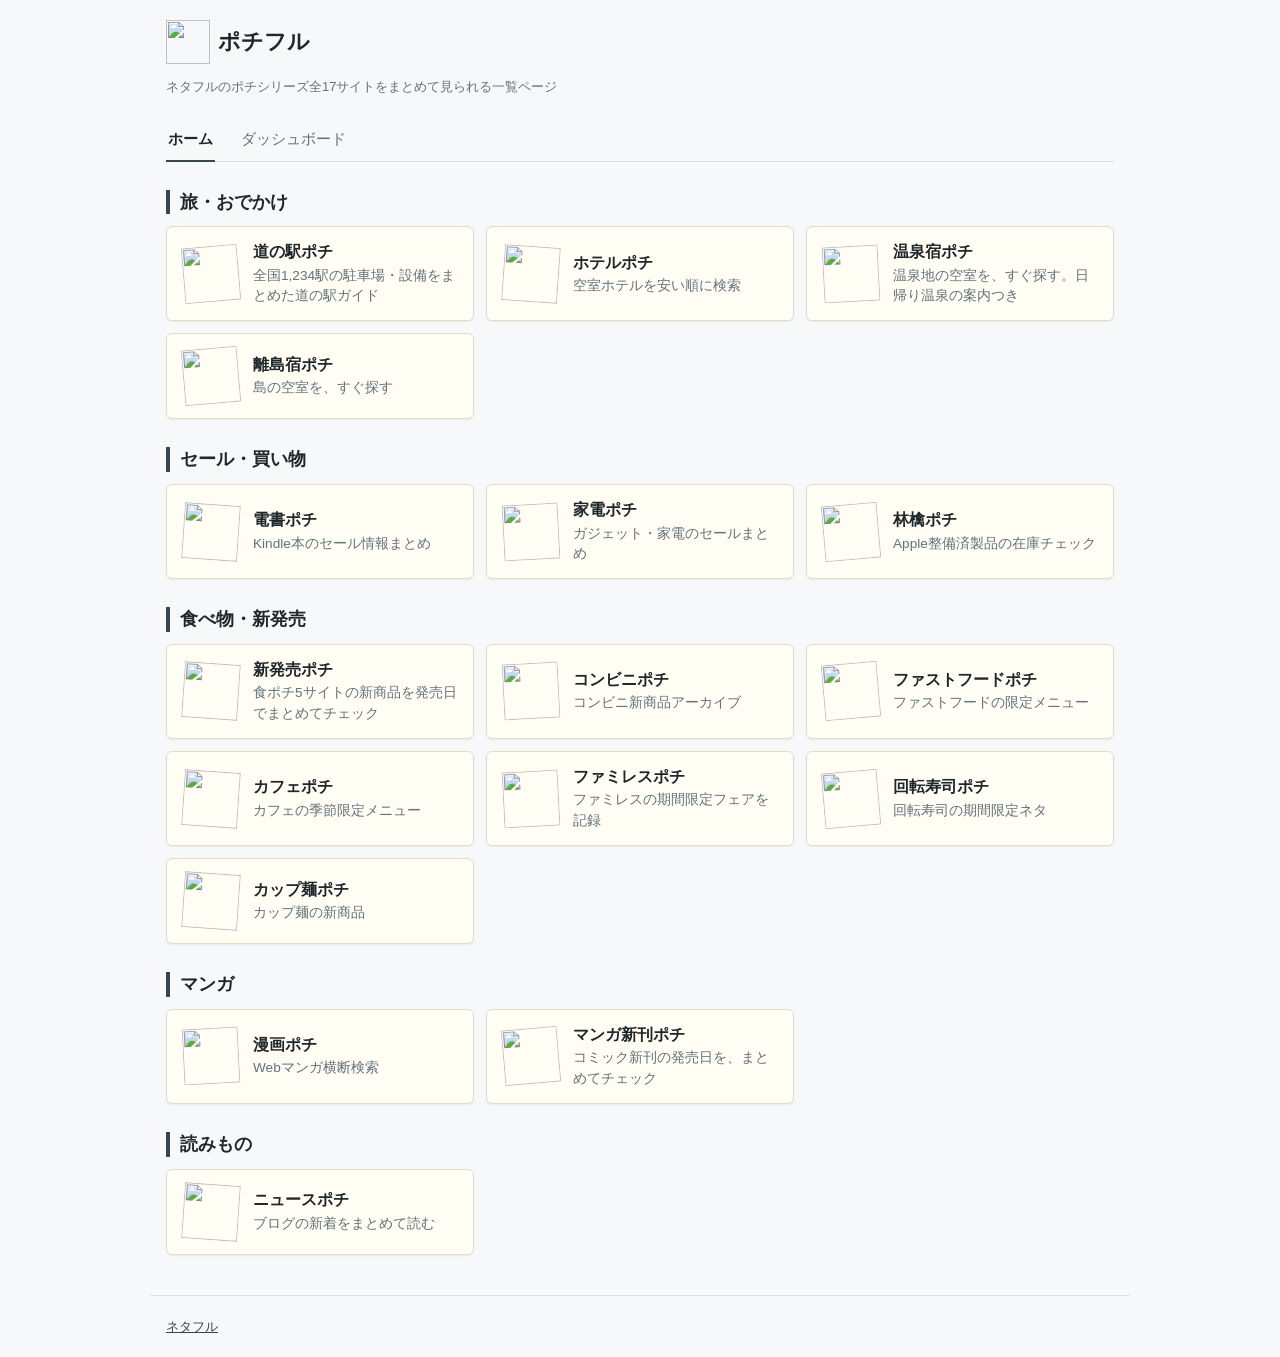
==== commit 81821132: "リンク集のサイトカードをスタンプラリー風に（クーポン風から差し替え） - クーポン風の要素(破線・スタブ・ミシン目・No.・ドメイン・色の補正)をすべて外した。 - カードは紙の台紙: 背景 #fff" ====
--- a/docs/index.html
+++ b/docs/index.html
@@ -43,31 +43,31 @@
 </div>
 <div id="view-links" role="tabpanel" aria-labelledby="tab-links">
 <section><h2>旅・おでかけ</h2><ul class="pf-cards">
-<li class="pf-card"><a href="https://michinoeki.netaful.jp/" style="--c:#2E7D32"><span class="pf-stub" aria-hidden="true"><img src="/static/icons/michinoeki.png" alt="" width="46" height="46" loading="lazy" decoding="async"><span class="pf-no">No.01</span></span><span class="pf-body"><span class="pf-name">道の駅ポチ</span><span class="pf-desc">全国1,234駅の駐車場・設備をまとめた道の駅ガイド</span><span class="pf-host">michinoeki.netaful.jp</span></span></a></li>
-<li class="pf-card"><a href="https://hotel.netaful.jp/" style="--c:#0A8CA8"><span class="pf-stub" aria-hidden="true"><img src="/static/icons/hotel.png" alt="" width="46" height="46" loading="lazy" decoding="async"><span class="pf-no">No.02</span></span><span class="pf-body"><span class="pf-name">ホテルポチ</span><span class="pf-desc">空室ホテルを安い順に検索</span><span class="pf-host">hotel.netaful.jp</span></span></a></li>
-<li class="pf-card"><a href="https://onsen.netaful.jp/" style="--c:#C9971C"><span class="pf-stub" aria-hidden="true"><img src="/static/icons/onsen.png" alt="" width="46" height="46" loading="lazy" decoding="async"><span class="pf-no">No.03</span></span><span class="pf-body"><span class="pf-name">温泉宿ポチ</span><span class="pf-desc">温泉地の空室を、すぐ探す。日帰り温泉の案内つき</span><span class="pf-host">onsen.netaful.jp</span></span></a></li>
-<li class="pf-card"><a href="https://ritou.netaful.jp/" style="--c:#3AA0DD"><span class="pf-stub" aria-hidden="true"><img src="/static/icons/ritou.png" alt="" width="46" height="46" loading="lazy" decoding="async"><span class="pf-no">No.04</span></span><span class="pf-body"><span class="pf-name">離島宿ポチ</span><span class="pf-desc">島の空室を、すぐ探す</span><span class="pf-host">ritou.netaful.jp</span></span></a></li>
+<li class="pf-card"><a href="https://michinoeki.netaful.jp/" style="--c:#2E7D32;--tilt:-5deg"><img src="/static/icons/michinoeki.png" alt="" width="56" height="56" loading="lazy" decoding="async"><span class="pf-body"><span class="pf-name">道の駅ポチ</span><span class="pf-desc">全国1,234駅の駐車場・設備をまとめた道の駅ガイド</span></span></a></li>
+<li class="pf-card"><a href="https://hotel.netaful.jp/" style="--c:#0A8CA8;--tilt:4deg"><img src="/static/icons/hotel.png" alt="" width="56" height="56" loading="lazy" decoding="async"><span class="pf-body"><span class="pf-name">ホテルポチ</span><span class="pf-desc">空室ホテルを安い順に検索</span></span></a></li>
+<li class="pf-card"><a href="https://onsen.netaful.jp/" style="--c:#C9971C;--tilt:-3deg"><img src="/static/icons/onsen.png" alt="" width="56" height="56" loading="lazy" decoding="async"><span class="pf-body"><span class="pf-name">温泉宿ポチ</span><span class="pf-desc">温泉地の空室を、すぐ探す。日帰り温泉の案内つき</span></span></a></li>
+<li class="pf-card"><a href="https://ritou.netaful.jp/" style="--c:#3AA0DD;--tilt:-5deg"><img src="/static/icons/ritou.png" alt="" width="56" height="56" loading="lazy" decoding="async"><span class="pf-body"><span class="pf-name">離島宿ポチ</span><span class="pf-desc">島の空室を、すぐ探す</span></span></a></li>
 </ul></section>
 <section><h2>セール・買い物</h2><ul class="pf-cards">
-<li class="pf-card"><a href="https://book.netaful.jp/" style="--c:#C8322B"><span class="pf-stub" aria-hidden="true"><img src="/static/icons/kindle.png" alt="" width="46" height="46" loading="lazy" decoding="async"><span class="pf-no">No.05</span></span><span class="pf-body"><span class="pf-name">電書ポチ</span><span class="pf-desc">Kindle本のセール情報まとめ</span><span class="pf-host">book.netaful.jp</span></span></a></li>
-<li class="pf-card"><a href="https://kaden.netaful.jp/" style="--c:#1E8A5A"><span class="pf-stub" aria-hidden="true"><img src="/static/icons/kaden.png" alt="" width="46" height="46" loading="lazy" decoding="async"><span class="pf-no">No.06</span></span><span class="pf-body"><span class="pf-name">家電ポチ</span><span class="pf-desc">ガジェット・家電のセールまとめ</span><span class="pf-host">kaden.netaful.jp</span></span></a></li>
-<li class="pf-card"><a href="https://apple.netaful.jp/" style="--c:#2B62C8"><span class="pf-stub" aria-hidden="true"><img src="/static/icons/apple.png" alt="" width="46" height="46" loading="lazy" decoding="async"><span class="pf-no">No.07</span></span><span class="pf-body"><span class="pf-name">林檎ポチ</span><span class="pf-desc">Apple整備済製品の在庫チェック</span><span class="pf-host">apple.netaful.jp</span></span></a></li>
+<li class="pf-card"><a href="https://book.netaful.jp/" style="--c:#C8322B;--tilt:4deg"><img src="/static/icons/kindle.png" alt="" width="56" height="56" loading="lazy" decoding="async"><span class="pf-body"><span class="pf-name">電書ポチ</span><span class="pf-desc">Kindle本のセール情報まとめ</span></span></a></li>
+<li class="pf-card"><a href="https://kaden.netaful.jp/" style="--c:#1E8A5A;--tilt:-3deg"><img src="/static/icons/kaden.png" alt="" width="56" height="56" loading="lazy" decoding="async"><span class="pf-body"><span class="pf-name">家電ポチ</span><span class="pf-desc">ガジェット・家電のセールまとめ</span></span></a></li>
+<li class="pf-card"><a href="https://apple.netaful.jp/" style="--c:#2B62C8;--tilt:-5deg"><img src="/static/icons/apple.png" alt="" width="56" height="56" loading="lazy" decoding="async"><span class="pf-body"><span class="pf-name">林檎ポチ</span><span class="pf-desc">Apple整備済製品の在庫チェック</span></span></a></li>
 </ul></section>
 <section><h2>食べ物・新発売</h2><ul class="pf-cards">
-<li class="pf-card"><a href="https://shinhatsubai.netaful.jp/" style="--c:#C2410C"><span class="pf-stub" aria-hidden="true"><img src="/static/icons/shinhatsubai.png" alt="" width="46" height="46" loading="lazy" decoding="async"><span class="pf-no">No.08</span></span><span class="pf-body"><span class="pf-name">新発売ポチ</span><span class="pf-desc">食ポチ5サイトの新商品を発売日でまとめてチェック</span><span class="pf-host">shinhatsubai.netaful.jp</span></span></a></li>
-<li class="pf-card"><a href="https://conbini.netaful.jp/" style="--c:#E0780F"><span class="pf-stub" aria-hidden="true"><img src="/static/icons/conbini.png" alt="" width="46" height="46" loading="lazy" decoding="async"><span class="pf-no">No.09</span></span><span class="pf-body"><span class="pf-name">コンビニポチ</span><span class="pf-desc">コンビニ新商品アーカイブ</span><span class="pf-host">conbini.netaful.jp</span></span></a></li>
-<li class="pf-card"><a href="https://fastfood.netaful.jp/" style="--c:#00897B"><span class="pf-stub" aria-hidden="true"><img src="/static/icons/fastfood.png" alt="" width="46" height="46" loading="lazy" decoding="async"><span class="pf-no">No.10</span></span><span class="pf-body"><span class="pf-name">ファストフードポチ</span><span class="pf-desc">ファストフードの限定メニュー</span><span class="pf-host">fastfood.netaful.jp</span></span></a></li>
-<li class="pf-card"><a href="https://cafe.netaful.jp/" style="--c:#6D4C41"><span class="pf-stub" aria-hidden="true"><img src="/static/icons/cafe.png" alt="" width="46" height="46" loading="lazy" decoding="async"><span class="pf-no">No.11</span></span><span class="pf-body"><span class="pf-name">カフェポチ</span><span class="pf-desc">カフェの季節限定メニュー</span><span class="pf-host">cafe.netaful.jp</span></span></a></li>
-<li class="pf-card"><a href="https://famires.netaful.jp/" style="--c:#8E3B46"><span class="pf-stub" aria-hidden="true"><img src="/static/icons/famires.png" alt="" width="46" height="46" loading="lazy" decoding="async"><span class="pf-no">No.12</span></span><span class="pf-body"><span class="pf-name">ファミレスポチ</span><span class="pf-desc">ファミレスの期間限定フェアを記録</span><span class="pf-host">famires.netaful.jp</span></span></a></li>
-<li class="pf-card"><a href="https://sushi.netaful.jp/" style="--c:#1E3A5F"><span class="pf-stub" aria-hidden="true"><img src="/static/icons/sushi.png" alt="" width="46" height="46" loading="lazy" decoding="async"><span class="pf-no">No.13</span></span><span class="pf-body"><span class="pf-name">回転寿司ポチ</span><span class="pf-desc">回転寿司の期間限定ネタ</span><span class="pf-host">sushi.netaful.jp</span></span></a></li>
-<li class="pf-card"><a href="https://cupmen.netaful.jp/" style="--c:#C2185B"><span class="pf-stub" aria-hidden="true"><img src="/static/icons/cupmen.png" alt="" width="46" height="46" loading="lazy" decoding="async"><span class="pf-no">No.14</span></span><span class="pf-body"><span class="pf-name">カップ麺ポチ</span><span class="pf-desc">カップ麺の新商品</span><span class="pf-host">cupmen.netaful.jp</span></span></a></li>
+<li class="pf-card"><a href="https://shinhatsubai.netaful.jp/" style="--c:#C2410C;--tilt:4deg"><img src="/static/icons/shinhatsubai.png" alt="" width="56" height="56" loading="lazy" decoding="async"><span class="pf-body"><span class="pf-name">新発売ポチ</span><span class="pf-desc">食ポチ5サイトの新商品を発売日でまとめてチェック</span></span></a></li>
+<li class="pf-card"><a href="https://conbini.netaful.jp/" style="--c:#E0780F;--tilt:-3deg"><img src="/static/icons/conbini.png" alt="" width="56" height="56" loading="lazy" decoding="async"><span class="pf-body"><span class="pf-name">コンビニポチ</span><span class="pf-desc">コンビニ新商品アーカイブ</span></span></a></li>
+<li class="pf-card"><a href="https://fastfood.netaful.jp/" style="--c:#00897B;--tilt:-5deg"><img src="/static/icons/fastfood.png" alt="" width="56" height="56" loading="lazy" decoding="async"><span class="pf-body"><span class="pf-name">ファストフードポチ</span><span class="pf-desc">ファストフードの限定メニュー</span></span></a></li>
+<li class="pf-card"><a href="https://cafe.netaful.jp/" style="--c:#6D4C41;--tilt:4deg"><img src="/static/icons/cafe.png" alt="" width="56" height="56" loading="lazy" decoding="async"><span class="pf-body"><span class="pf-name">カフェポチ</span><span class="pf-desc">カフェの季節限定メニュー</span></span></a></li>
+<li class="pf-card"><a href="https://famires.netaful.jp/" style="--c:#8E3B46;--tilt:-3deg"><img src="/static/icons/famires.png" alt="" width="56" height="56" loading="lazy" decoding="async"><span class="pf-body"><span class="pf-name">ファミレスポチ</span><span class="pf-desc">ファミレスの期間限定フェアを記録</span></span></a></li>
+<li class="pf-card"><a href="https://sushi.netaful.jp/" style="--c:#1E3A5F;--tilt:-5deg"><img src="/static/icons/sushi.png" alt="" width="56" height="56" loading="lazy" decoding="async"><span class="pf-body"><span class="pf-name">回転寿司ポチ</span><span class="pf-desc">回転寿司の期間限定ネタ</span></span></a></li>
+<li class="pf-card"><a href="https://cupmen.netaful.jp/" style="--c:#C2185B;--tilt:4deg"><img src="/static/icons/cupmen.png" alt="" width="56" height="56" loading="lazy" decoding="async"><span class="pf-body"><span class="pf-name">カップ麺ポチ</span><span class="pf-desc">カップ麺の新商品</span></span></a></li>
 </ul></section>
 <section><h2>マンガ</h2><ul class="pf-cards">
-<li class="pf-card"><a href="https://manga.netaful.jp/" style="--c:#6B41C4"><span class="pf-stub" aria-hidden="true"><img src="/static/icons/manga.png" alt="" width="46" height="46" loading="lazy" decoding="async"><span class="pf-no">No.15</span></span><span class="pf-body"><span class="pf-name">漫画ポチ</span><span class="pf-desc">Webマンガ横断検索</span><span class="pf-host">manga.netaful.jp</span></span></a></li>
-<li class="pf-card"><a href="https://shinkan.netaful.jp/" style="--c:#5E35B1"><span class="pf-stub" aria-hidden="true"><img src="/static/icons/shinkan.png" alt="" width="46" height="46" loading="lazy" decoding="async"><span class="pf-no">No.16</span></span><span class="pf-body"><span class="pf-name">マンガ新刊ポチ</span><span class="pf-desc">コミック新刊の発売日を、まとめてチェック</span><span class="pf-host">shinkan.netaful.jp</span></span></a></li>
+<li class="pf-card"><a href="https://manga.netaful.jp/" style="--c:#6B41C4;--tilt:-3deg"><img src="/static/icons/manga.png" alt="" width="56" height="56" loading="lazy" decoding="async"><span class="pf-body"><span class="pf-name">漫画ポチ</span><span class="pf-desc">Webマンガ横断検索</span></span></a></li>
+<li class="pf-card"><a href="https://shinkan.netaful.jp/" style="--c:#5E35B1;--tilt:-5deg"><img src="/static/icons/shinkan.png" alt="" width="56" height="56" loading="lazy" decoding="async"><span class="pf-body"><span class="pf-name">マンガ新刊ポチ</span><span class="pf-desc">コミック新刊の発売日を、まとめてチェック</span></span></a></li>
 </ul></section>
 <section><h2>読みもの</h2><ul class="pf-cards">
-<li class="pf-card"><a href="https://news.netaful.jp/" style="--c:#3949AB"><span class="pf-stub" aria-hidden="true"><img src="/static/icons/news.png" alt="" width="46" height="46" loading="lazy" decoding="async"><span class="pf-no">No.17</span></span><span class="pf-body"><span class="pf-name">ニュースポチ</span><span class="pf-desc">ブログの新着をまとめて読む</span><span class="pf-host">news.netaful.jp</span></span></a></li>
+<li class="pf-card"><a href="https://news.netaful.jp/" style="--c:#3949AB;--tilt:4deg"><img src="/static/icons/news.png" alt="" width="56" height="56" loading="lazy" decoding="async"><span class="pf-body"><span class="pf-name">ニュースポチ</span><span class="pf-desc">ブログの新着をまとめて読む</span></span></a></li>
 </ul></section>
 </div>
 <div id="view-dash" role="tabpanel" aria-labelledby="tab-dash" data-feeds="[&quot;https://shinkan.netaful.jp/feed.json&quot;, &quot;https://shinhatsubai.netaful.jp/feed.json&quot;, &quot;https://book.netaful.jp/feed.json&quot;, &quot;https://kaden.netaful.jp/feed.json&quot;, &quot;https://apple.netaful.jp/feed.json&quot;, &quot;https://manga.netaful.jp/feed.json&quot;]" data-wp="https://netaful.jp/wp-json/wp/v2/posts?tags=728&amp;per_page=20&amp;_fields=id,date,link,title,jetpack_featured_media_url" hidden>
--- a/static/style.css
+++ b/static/style.css
@@ -31,34 +31,26 @@
   padding-left: 10px; border-left: 4px solid var(--accent);
 }
 
-/* サイトカード: カード全体がリンク。クーポン風（破線の切り取り線＋左のスタブ。スタブとの境目はミシン目）。
-   --c はサイト色。文字・線に使う色は、背景に対してコントラストが足りるよう明暗で少し調整する */
+/* サイトカード: カード全体がリンク。スタンプカードの台紙風（紙色の地＋細い罫線、アイコンは押したスタンプのように少し傾ける）。
+   傾きは build.py が --tilt で渡す。--c はサイト色（ホバー時の枠線に使う） */
 .pf-cards { list-style: none; margin: 0; padding: 0; display: grid; gap: 12px; grid-template-columns: 1fr; }
 @media (min-width: 700px) { .pf-cards { grid-template-columns: 1fr 1fr; } }
 @media (min-width: 960px) { .pf-cards { grid-template-columns: 1fr 1fr 1fr; } }
 .pf-card { margin: 0; }
 .pf-card a {
-  --cl: var(--c, var(--accent));
-  --cn: color-mix(in srgb, var(--cl) 80%, #000); /* 番号の文字色（白地で3:1以上） */
-  display: flex; align-items: stretch; height: 100%;
-  background: var(--card); border: 2px dashed var(--cl); border-radius: 10px;
+  display: flex; align-items: center; gap: 14px; height: 100%; padding: 14px 16px;
+  background: #fffdf4; border: 1px solid #e3ddc8; border-radius: 6px; box-shadow: 0 1px 2px rgba(0, 0, 0, 0.06);
   color: var(--text); text-decoration: none;
 }
 @media (prefers-color-scheme: dark) {
-  .pf-card a { --cl: color-mix(in srgb, var(--c, var(--accent)) 55%, #fff); --cn: var(--cl); }
+  .pf-card a { background: var(--card); border-color: var(--line); box-shadow: none; }
 }
-.pf-card a:hover { background: var(--accent-soft); }
+.pf-card a:hover { background: var(--accent-soft); border-color: var(--c, var(--accent)); }
 .pf-card a:focus-visible { outline: 2px solid var(--accent); outline-offset: 2px; }
-.pf-stub {
-  flex: 0 0 78px; display: flex; flex-direction: column; align-items: center; justify-content: center; gap: 4px;
-  padding: 10px 6px; border-right: 2px dotted var(--cl);
-}
-.pf-card img { width: 46px; height: 46px; flex-shrink: 0; }
-.pf-no { font-family: ui-monospace, "SF Mono", Menlo, Consolas, monospace; font-weight: 700; font-size: 0.8rem; line-height: 1; color: var(--cn); }
-.pf-card .pf-body { flex: 1; min-width: 0; padding: 12px 14px; align-self: center; }
+.pf-card img { width: 56px; height: 56px; flex-shrink: 0; transform: rotate(var(--tilt, 0deg)); } /* 回転は見た目だけで、レイアウトは動かない */
+.pf-card .pf-body { min-width: 0; }
 .pf-card .pf-name { display: block; font-weight: 700; font-size: 1rem; line-height: 1.4; }
 .pf-card .pf-desc { display: block; margin-top: 2px; font-size: 0.85rem; line-height: 1.5; color: var(--muted); overflow-wrap: anywhere; }
-.pf-card .pf-host { display: block; margin-top: 4px; font-family: ui-monospace, "SF Mono", Menlo, Consolas, monospace; font-size: 0.75rem; line-height: 1.4; color: var(--muted); overflow-wrap: anywhere; }
 
 .site-footer {
   border-top: 1px solid var(--line); padding: 16px; font-size: 0.8rem; color: var(--muted);
